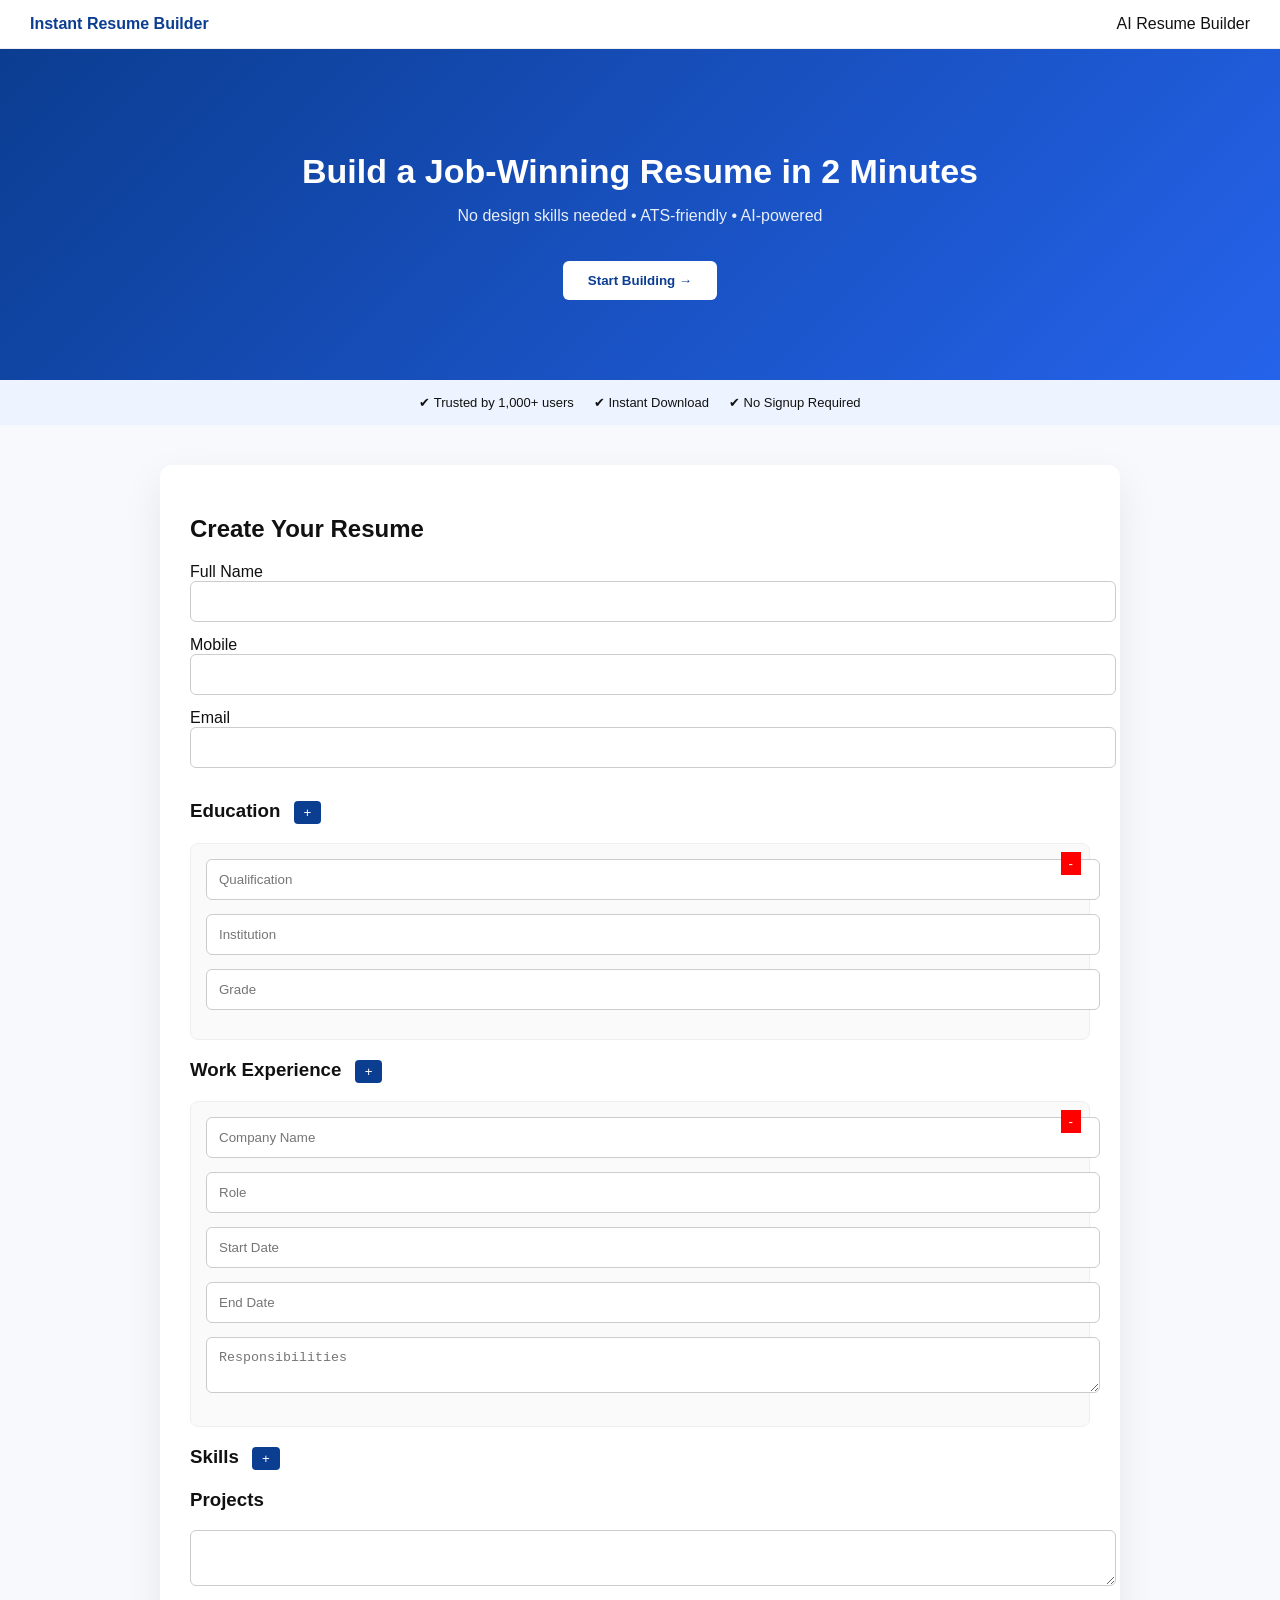
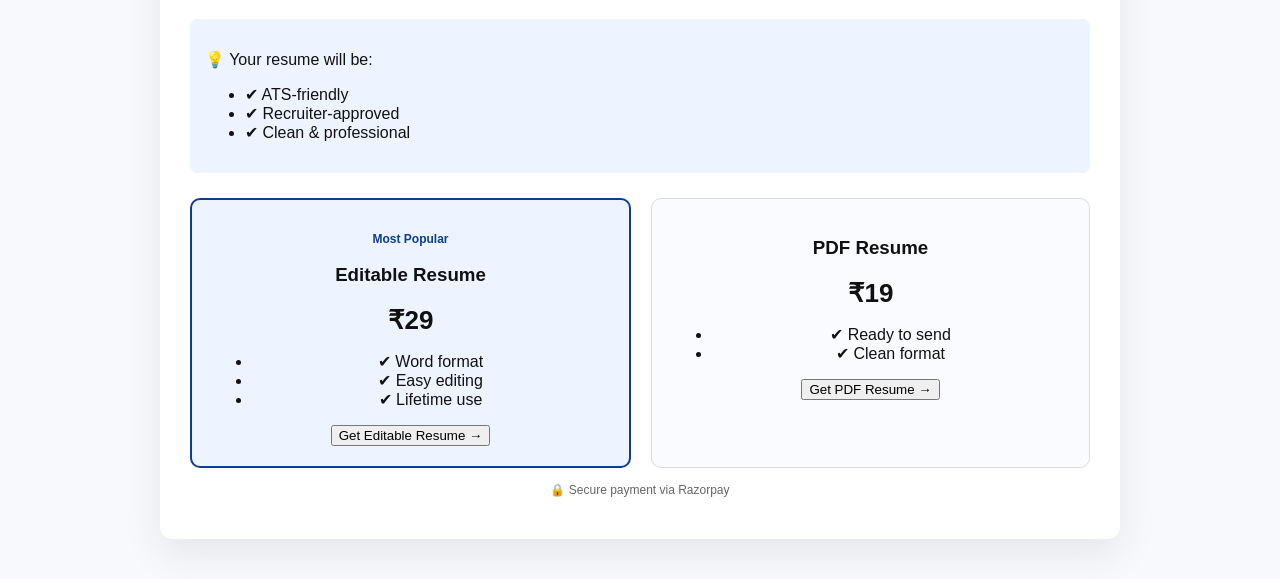
==== index.html @ 6f86e18d "Update index.html" ====
<!DOCTYPE html>
<html>
<head>
<meta charset="UTF-8">
<meta name="viewport" content="width=device-width, initial-scale=1.0">
<title>Instant Resume Builder</title>

<link rel="stylesheet" href="style.css">

</head>

<body>

<!-- NAVBAR -->
<div class="navbar">
<div class="logo">Instant Resume Builder</div>
<div>AI Resume Builder</div>
</div>


<!-- HERO -->
<div class="hero">
<h1>Build a Job-Winning Resume in 2 Minutes</h1>
<p>No design skills needed • ATS-friendly • AI-powered</p>
<button class="cta" onclick="scrollToForm()">Start Building →</button>
</div>


<!-- TRUST -->
<div class="trust-strip">
<span>✔ Trusted by 1,000+ users</span>
<span>✔ Instant Download</span>
<span>✔ No Signup Required</span>
</div>


<!-- FORM -->
<div class="container">
<div class="card" id="formSection">

<h2>Create Your Resume</h2>

<label>Full Name</label>
<input id="name">

<label>Mobile</label>
<input id="mobile">

<label>Email</label>
<input id="email">


<h3>Education <button onclick="addAcademic()" class="add-btn">+</button></h3>
<div id="academics"></div>


<h3>Work Experience <button onclick="addExperience()" class="add-btn">+</button></h3>
<div id="experience"></div>


<h3>Skills <button onclick="addSkill()" class="add-btn">+</button></h3>
<div id="skillsSection"></div>


<h3>Projects</h3>
<textarea id="projects"></textarea>


<!-- VALUE -->
<div class="value-box">
<p>💡 Your resume will be:</p>
<ul>
<li>✔ ATS-friendly</li>
<li>✔ Recruiter-approved</li>
<li>✔ Clean & professional</li>
</ul>
</div>


<!-- 🔥 PRICING BUTTONS (CUSTOM) -->
<div class="pricing">

<div class="price-card highlight">
<p class="tag">Most Popular</p>
<h3>Editable Resume</h3>
<p class="price">₹29</p>
<ul>
<li>✔ Word format</li>
<li>✔ Easy editing</li>
<li>✔ Lifetime use</li>
</ul>

<button class="pay-btn" onclick="startPayment(29)">
Get Editable Resume →
</button>
</div>


<div class="price-card">
<h3>PDF Resume</h3>
<p class="price">₹19</p>
<ul>
<li>✔ Ready to send</li>
<li>✔ Clean format</li>
</ul>

<button class="pay-btn" onclick="startPayment(19)">
Get PDF Resume →
</button>
</div>

</div>

<p class="trust">🔒 Secure payment via Razorpay</p>

</div>
</div>


<!-- 🔥 HIDDEN RAZORPAY BUTTONS -->
<div style="display:none">
<form id="pay19">
<script src="https://checkout.razorpay.com/v1/payment-button.js"
data-payment_button_id="pl_SZKlB7ME0Iami0"
async></script>
</form>

<form id="pay29">
<script src="https://checkout.razorpay.com/v1/payment-button.js"
data-payment_button_id="pl_SZS6gp4g5DdYuW"
async></script>
</form>
</div>


<script src="resume-generator.js"></script>

<script>

function scrollToForm(){
document.getElementById("formSection").scrollIntoView({behavior:"smooth"});
}

function startPayment(amount){

// 🔴 VALIDATION FIRST
if(!document.getElementById("name").value ||
   !document.getElementById("mobile").value ||
   !document.getElementById("email").value){

alert("Please fill basic details first");
return;
}

// ✅ SAVE DATA
preparePayment();

// ✅ TRIGGER CORRECT BUTTON
if(amount === 19){
document.querySelector("#pay19 form button")?.click();
} else {
document.querySelector("#pay29 form button")?.click();
}

}

</script>

</body>
</html>
---- style.css ----
body {
font-family: 'Segoe UI', Arial, sans-serif;
margin: 0;
background: #f7f9fc;
color: #111;
}

/* NAVBAR */
.navbar {
display: flex;
justify-content: space-between;
padding: 15px 30px;
background: white;
border-bottom: 1px solid #eee;
}

.logo {
font-weight: bold;
color: #0b3d91;
}

.nav-right {
color: #555;
}

/* HERO */
.hero {
text-align: center;
padding: 80px 20px;
background: linear-gradient(135deg,#0b3d91,#2563eb);
color: white;
}

.hero h1 {
font-size: 34px;
margin-bottom: 10px;
}

.hero p {
opacity: 0.9;
}

.cta {
margin-top: 20px;
padding: 12px 25px;
background: white;
color: #0b3d91;
border: none;
border-radius: 6px;
cursor: pointer;
font-weight: bold;
}

/* TRUST STRIP */
.trust-strip {
display: flex;
justify-content: center;
gap: 20px;
padding: 15px;
background: #eef4ff;
font-size: 13px;
}

/* MAIN */
.container {
display: flex;
justify-content: center;
padding: 40px 20px;
}

.card {
width: 100%;
max-width: 900px;
background: white;
padding: 30px;
border-radius: 12px;
box-shadow: 0 15px 40px rgba(0,0,0,0.08);
}

input, textarea {
width: 100%;
padding: 12px;
margin-bottom: 14px;
border-radius: 6px;
border: 1px solid #ccc;
}

/* BLOCK */
.block {
border: 1px solid #eee;
padding: 15px;
border-radius: 8px;
margin-bottom: 10px;
background: #fafafa;
position: relative;
}

/* BUTTONS */
.add-btn {
background: #0b3d91;
color: white;
border: none;
padding: 4px 10px;
margin-left: 8px;
cursor: pointer;
border-radius: 4px;
}

.remove-btn {
position: absolute;
right: 8px;
top: 8px;
background: red;
color: white;
border: none;
padding: 4px 8px;
cursor: pointer;
}

/* VALUE BOX */
.value-box {
background: #eef4ff;
padding: 15px;
border-radius: 8px;
margin-top: 15px;
}

/* PRICING */
.pricing {
display: flex;
gap: 20px;
margin-top: 25px;
flex-wrap: wrap;
}

.price-card {
flex: 1;
min-width: 260px;
padding: 20px;
border-radius: 10px;
border: 1px solid #ddd;
text-align: center;
background: #fafbff;
}

.highlight {
border: 2px solid #0b3d91;
background: #eef4ff;
}

.tag {
color: #0b3d91;
font-weight: bold;
font-size: 12px;
}

.price {
font-size: 26px;
font-weight: bold;
margin: 10px 0;
}

/* TRUST */
.trust {
text-align: center;
margin-top: 15px;
font-size: 12px;
color: #666;
}

/* FOOTER */
.footer {
text-align: center;
padding: 20px;
font-size: 12px;
color: #777;
}
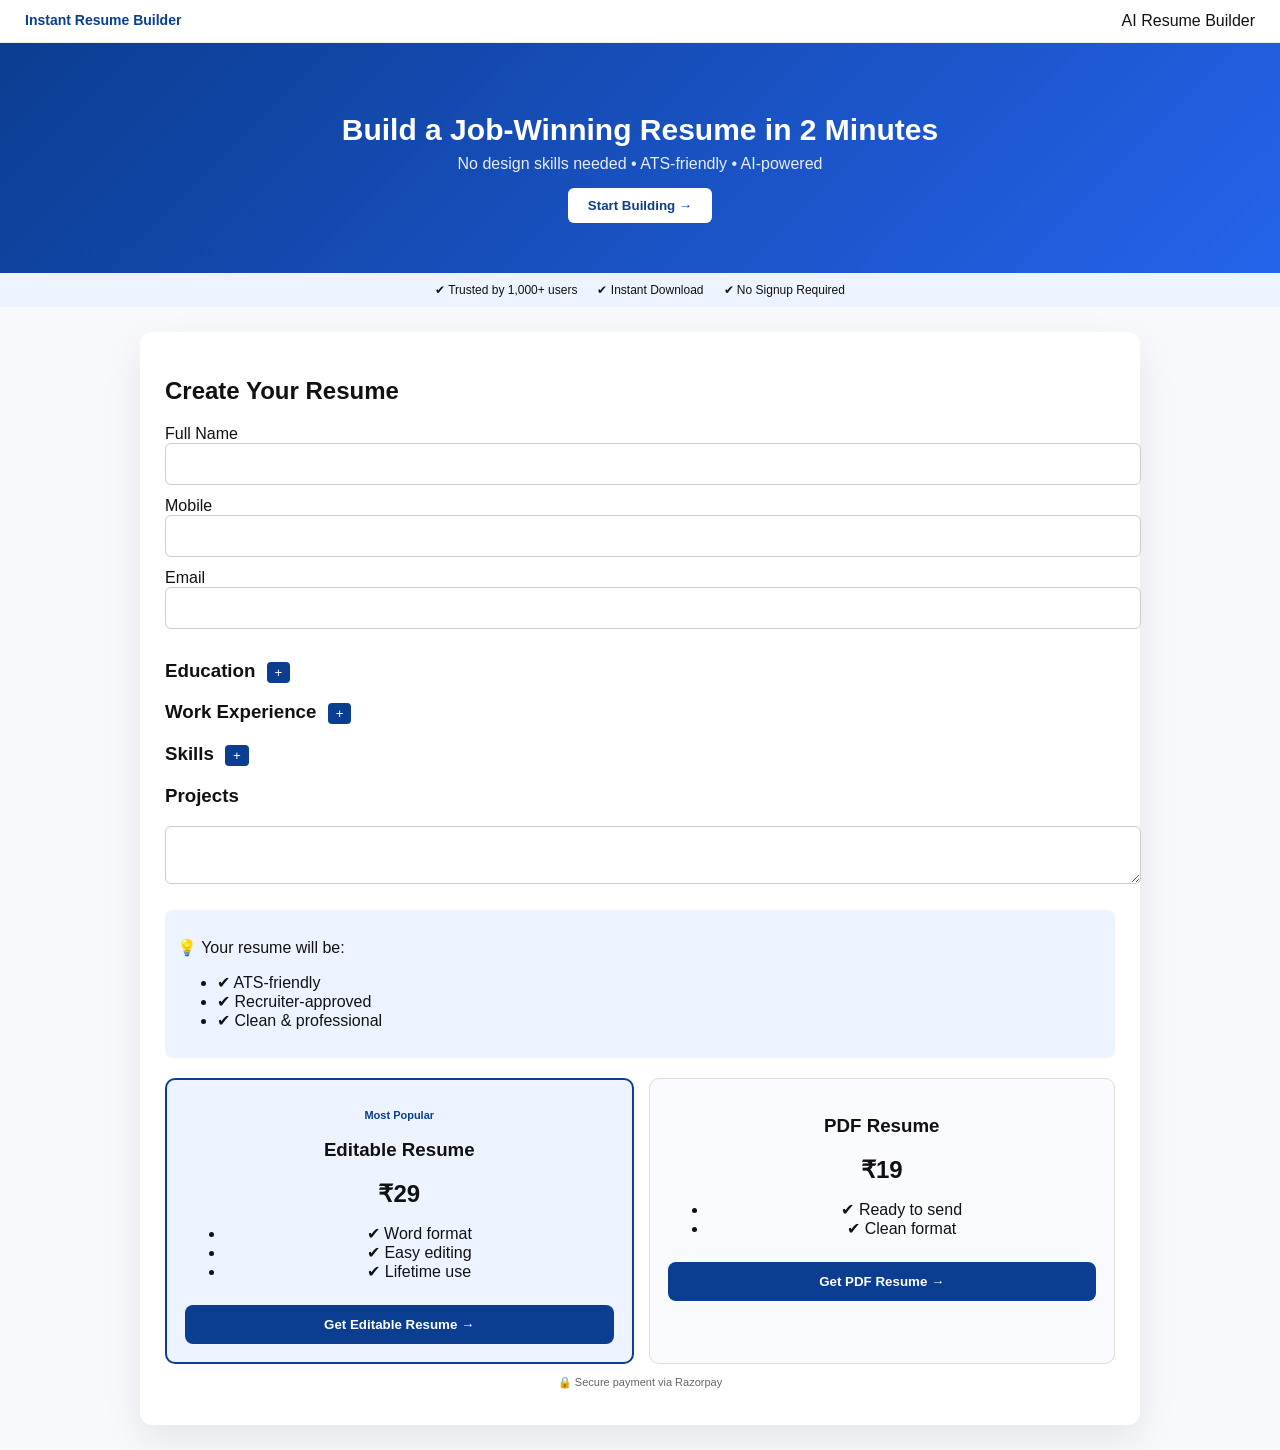
==== commit 2fee3fd0: "Add files via upload" ====
--- a/index.html
+++ b/index.html
@@ -1,170 +1,114 @@
-<!DOCTYPE html>
-<html>
-<head>
-<meta charset="UTF-8">
-<meta name="viewport" content="width=device-width, initial-scale=1.0">
-<title>Instant Resume Builder</title>
-
-<link rel="stylesheet" href="style.css">
-
-</head>
-
-<body>
-
-<!-- NAVBAR -->
-<div class="navbar">
-<div class="logo">Instant Resume Builder</div>
-<div>AI Resume Builder</div>
-</div>
-
-
-<!-- HERO -->
-<div class="hero">
-<h1>Build a Job-Winning Resume in 2 Minutes</h1>
-<p>No design skills needed • ATS-friendly • AI-powered</p>
-<button class="cta" onclick="scrollToForm()">Start Building →</button>
-</div>
-
-
-<!-- TRUST -->
-<div class="trust-strip">
-<span>✔ Trusted by 1,000+ users</span>
-<span>✔ Instant Download</span>
-<span>✔ No Signup Required</span>
-</div>
-
-
-<!-- FORM -->
-<div class="container">
-<div class="card" id="formSection">
-
-<h2>Create Your Resume</h2>
-
-<label>Full Name</label>
-<input id="name">
-
-<label>Mobile</label>
-<input id="mobile">
-
-<label>Email</label>
-<input id="email">
-
-
-<h3>Education <button onclick="addAcademic()" class="add-btn">+</button></h3>
-<div id="academics"></div>
-
-
-<h3>Work Experience <button onclick="addExperience()" class="add-btn">+</button></h3>
-<div id="experience"></div>
-
-
-<h3>Skills <button onclick="addSkill()" class="add-btn">+</button></h3>
-<div id="skillsSection"></div>
-
-
-<h3>Projects</h3>
-<textarea id="projects"></textarea>
-
-
-<!-- VALUE -->
-<div class="value-box">
-<p>💡 Your resume will be:</p>
-<ul>
-<li>✔ ATS-friendly</li>
-<li>✔ Recruiter-approved</li>
-<li>✔ Clean & professional</li>
-</ul>
-</div>
-
-
-<!-- 🔥 PRICING BUTTONS (CUSTOM) -->
-<div class="pricing">
-
-<div class="price-card highlight">
-<p class="tag">Most Popular</p>
-<h3>Editable Resume</h3>
-<p class="price">₹29</p>
-<ul>
-<li>✔ Word format</li>
-<li>✔ Easy editing</li>
-<li>✔ Lifetime use</li>
-</ul>
-
-<button class="pay-btn" onclick="startPayment(29)">
-Get Editable Resume →
-</button>
-</div>
-
-
-<div class="price-card">
-<h3>PDF Resume</h3>
-<p class="price">₹19</p>
-<ul>
-<li>✔ Ready to send</li>
-<li>✔ Clean format</li>
-</ul>
-
-<button class="pay-btn" onclick="startPayment(19)">
-Get PDF Resume →
-</button>
-</div>
-
-</div>
-
-<p class="trust">🔒 Secure payment via Razorpay</p>
-
-</div>
-</div>
-
-
-<!-- 🔥 HIDDEN RAZORPAY BUTTONS -->
-<div style="display:none">
-<form id="pay19">
-<script src="https://checkout.razorpay.com/v1/payment-button.js"
-data-payment_button_id="pl_SZKlB7ME0Iami0"
-async></script>
-</form>
-
-<form id="pay29">
-<script src="https://checkout.razorpay.com/v1/payment-button.js"
-data-payment_button_id="pl_SZS6gp4g5DdYuW"
-async></script>
-</form>
-</div>
-
-
-<script src="resume-generator.js"></script>
-
-<script>
-
-function scrollToForm(){
-document.getElementById("formSection").scrollIntoView({behavior:"smooth"});
-}
-
-function startPayment(amount){
-
-// 🔴 VALIDATION FIRST
-if(!document.getElementById("name").value ||
-   !document.getElementById("mobile").value ||
-   !document.getElementById("email").value){
-
-alert("Please fill basic details first");
-return;
-}
-
-// ✅ SAVE DATA
-preparePayment();
-
-// ✅ TRIGGER CORRECT BUTTON
-if(amount === 19){
-document.querySelector("#pay19 form button")?.click();
-} else {
-document.querySelector("#pay29 form button")?.click();
-}
-
-}
-
-</script>
-
-</body>
-</html>
+<!DOCTYPE html>
+<html>
+<head>
+<meta charset="UTF-8">
+<meta name="viewport" content="width=device-width, initial-scale=1.0">
+<title>Instant Resume Builder</title>
+<link rel="stylesheet" href="style.css">
+</head>
+
+<body>
+
+<!-- NAVBAR -->
+<div class="navbar">
+  <div class="logo">Instant Resume Builder</div>
+  <div>AI Resume Builder</div>
+</div>
+
+<!-- HERO -->
+<div class="hero">
+  <h1>Build a Job-Winning Resume in 2 Minutes</h1>
+  <p>No design skills needed • ATS-friendly • AI-powered</p>
+  <button class="cta" onclick="scrollToForm()">Start Building →</button>
+</div>
+
+<!-- TRUST -->
+<div class="trust-strip">
+  <span>✔ Trusted by 1,000+ users</span>
+  <span>✔ Instant Download</span>
+  <span>✔ No Signup Required</span>
+</div>
+
+<!-- FORM -->
+<div class="container">
+  <div class="card" id="formSection">
+
+    <h2>Create Your Resume</h2>
+
+    <label>Full Name</label>
+    <input id="name">
+
+    <label>Mobile</label>
+    <input id="mobile">
+
+    <label>Email</label>
+    <input id="email">
+
+    <h3>Education <button onclick="addAcademic()" class="add-btn">+</button></h3>
+    <div id="academics"></div>
+
+    <h3>Work Experience <button onclick="addExperience()" class="add-btn">+</button></h3>
+    <div id="experience"></div>
+
+    <h3>Skills <button onclick="addSkill()" class="add-btn">+</button></h3>
+    <div id="skillsSection"></div>
+
+    <h3>Projects</h3>
+    <textarea id="projects"></textarea>
+
+    <!-- VALUE -->
+    <div class="value-box">
+      <p>💡 Your resume will be:</p>
+      <ul>
+        <li>✔ ATS-friendly</li>
+        <li>✔ Recruiter-approved</li>
+        <li>✔ Clean & professional</li>
+      </ul>
+    </div>
+
+    <div id="formError"></div>
+
+    <!-- PRICING -->
+    <div class="pricing">
+
+      <div class="price-card highlight">
+        <p class="tag">Most Popular</p>
+        <h3>Editable Resume</h3>
+        <p class="price">₹29</p>
+        <ul>
+          <li>✔ Word format</li>
+          <li>✔ Easy editing</li>
+          <li>✔ Lifetime use</li>
+        </ul>
+        <button class="pay-btn" onclick="startPayment(29,'word',this)">Get Editable Resume →</button>
+      </div>
+
+      <div class="price-card">
+        <h3>PDF Resume</h3>
+        <p class="price">₹19</p>
+        <ul>
+          <li>✔ Ready to send</li>
+          <li>✔ Clean format</li>
+        </ul>
+        <button class="pay-btn" onclick="startPayment(19,'pdf',this)">Get PDF Resume →</button>
+      </div>
+
+    </div>
+
+    <p class="trust">🔒 Secure payment via Razorpay</p>
+
+  </div>
+</div>
+
+<!-- Razorpay Checkout (modal-based, no hidden widgets) -->
+<script src="https://checkout.razorpay.com/v1/checkout.js"></script>
+<script src="resume-generator.js"></script>
+
+<script>
+function scrollToForm(){
+  document.getElementById("formSection").scrollIntoView({behavior:"smooth"});
+}
+</script>
+
+</body>
+</html>
--- a/style.css
+++ b/style.css
@@ -1,177 +1,241 @@
-body {
-font-family: 'Segoe UI', Arial, sans-serif;
-margin: 0;
-background: #f7f9fc;
-color: #111;
-}
-
-/* NAVBAR */
-.navbar {
-display: flex;
-justify-content: space-between;
-padding: 15px 30px;
-background: white;
-border-bottom: 1px solid #eee;
-}
-
-.logo {
-font-weight: bold;
-color: #0b3d91;
-}
-
-.nav-right {
-color: #555;
-}
-
-/* HERO */
-.hero {
-text-align: center;
-padding: 80px 20px;
-background: linear-gradient(135deg,#0b3d91,#2563eb);
-color: white;
-}
-
-.hero h1 {
-font-size: 34px;
-margin-bottom: 10px;
-}
-
-.hero p {
-opacity: 0.9;
-}
-
-.cta {
-margin-top: 20px;
-padding: 12px 25px;
-background: white;
-color: #0b3d91;
-border: none;
-border-radius: 6px;
-cursor: pointer;
-font-weight: bold;
-}
-
-/* TRUST STRIP */
-.trust-strip {
-display: flex;
-justify-content: center;
-gap: 20px;
-padding: 15px;
-background: #eef4ff;
-font-size: 13px;
-}
-
-/* MAIN */
-.container {
-display: flex;
-justify-content: center;
-padding: 40px 20px;
-}
-
-.card {
-width: 100%;
-max-width: 900px;
-background: white;
-padding: 30px;
-border-radius: 12px;
-box-shadow: 0 15px 40px rgba(0,0,0,0.08);
-}
-
-input, textarea {
-width: 100%;
-padding: 12px;
-margin-bottom: 14px;
-border-radius: 6px;
-border: 1px solid #ccc;
-}
-
-/* BLOCK */
-.block {
-border: 1px solid #eee;
-padding: 15px;
-border-radius: 8px;
-margin-bottom: 10px;
-background: #fafafa;
-position: relative;
-}
-
-/* BUTTONS */
-.add-btn {
-background: #0b3d91;
-color: white;
-border: none;
-padding: 4px 10px;
-margin-left: 8px;
-cursor: pointer;
-border-radius: 4px;
-}
-
-.remove-btn {
-position: absolute;
-right: 8px;
-top: 8px;
-background: red;
-color: white;
-border: none;
-padding: 4px 8px;
-cursor: pointer;
-}
-
-/* VALUE BOX */
-.value-box {
-background: #eef4ff;
-padding: 15px;
-border-radius: 8px;
-margin-top: 15px;
-}
-
-/* PRICING */
-.pricing {
-display: flex;
-gap: 20px;
-margin-top: 25px;
-flex-wrap: wrap;
-}
-
-.price-card {
-flex: 1;
-min-width: 260px;
-padding: 20px;
-border-radius: 10px;
-border: 1px solid #ddd;
-text-align: center;
-background: #fafbff;
-}
-
-.highlight {
-border: 2px solid #0b3d91;
-background: #eef4ff;
-}
-
-.tag {
-color: #0b3d91;
-font-weight: bold;
-font-size: 12px;
-}
-
-.price {
-font-size: 26px;
-font-weight: bold;
-margin: 10px 0;
-}
-
-/* TRUST */
-.trust {
-text-align: center;
-margin-top: 15px;
-font-size: 12px;
-color: #666;
-}
-
-/* FOOTER */
-.footer {
-text-align: center;
-padding: 20px;
-font-size: 12px;
-color: #777;
-}
+body {
+  font-family: 'Segoe UI', Arial, sans-serif;
+  margin: 0;
+  background: #f7f9fc;
+  color: #111;
+}
+
+/* NAVBAR */
+.navbar {
+  display: flex;
+  justify-content: space-between;
+  padding: 12px 25px;
+  background: white;
+  border-bottom: 1px solid #eee;
+}
+
+.logo {
+  font-weight: bold;
+  color: #0b3d91;
+  font-size: 14px;
+}
+
+/* HERO */
+.hero {
+  text-align: center;
+  padding: 50px 20px;
+  background: linear-gradient(135deg,#0b3d91,#2563eb);
+  color: white;
+}
+.hero h1 {
+  font-size: 30px;
+  margin-bottom: 8px;
+}
+
+.hero p {
+  margin: 0;
+  opacity: 0.9;
+}
+
+.cta {
+  margin-top: 15px;
+  padding: 10px 20px;
+  background: white;
+  color: #0b3d91;
+  border: none;
+  border-radius: 6px;
+  cursor: pointer;
+  font-weight: bold;
+}
+
+/* TRUST STRIP */
+.trust-strip {
+  display: flex;
+  justify-content: center;
+  gap: 20px;
+  padding: 10px;
+  background: #eef4ff;
+  font-size: 12px;
+}
+
+/* MAIN */
+.container {
+  display: flex;
+  justify-content: center;
+  padding: 25px 15px;
+}
+
+/* CARD */
+.card {
+  width: 100%;
+  max-width: 950px;
+  background: white;
+  padding: 25px;
+  border-radius: 12px;
+  box-shadow: 0 15px 40px rgba(0,0,0,0.08);
+}
+
+/* INPUTS */
+input, textarea {
+  width: 100%;
+  padding: 12px;
+  margin-bottom: 12px;
+  border-radius: 6px;
+  border: 1px solid #ccc;
+  font-family: inherit;
+  font-size: 14px;
+}
+
+/* BLOCK */
+.block {
+  border: 1px solid #eee;
+  padding: 12px;
+  border-radius: 8px;
+  margin-bottom: 10px;
+  background: #fafafa;
+  position: relative;
+}
+
+/* BUTTONS */
+.add-btn {
+  background: #0b3d91;
+  color: white;
+  border: none;
+  padding: 3px 8px;
+  margin-left: 6px;
+  cursor: pointer;
+  border-radius: 4px;
+}
+
+.remove-btn {
+  position: absolute;
+  right: 8px;
+  top: 8px;
+  background: red;
+  color: white;
+  border: none;
+  padding: 3px 7px;
+  cursor: pointer;
+}
+
+/* VALUE BOX */
+.value-box {
+  background: #eef4ff;
+  padding: 12px;
+  border-radius: 8px;
+  margin-top: 10px;
+}
+
+/* PRICING */
+.pricing {
+  display: flex;
+  gap: 15px;
+  margin-top: 20px;
+  flex-wrap: wrap;
+}
+
+.price-card {
+  flex: 1;
+  min-width: 260px;
+  padding: 18px;
+  border-radius: 10px;
+  border: 1px solid #ddd;
+  text-align: center;
+  background: #fafbff;
+}
+
+.highlight {
+  border: 2px solid #0b3d91;
+  background: #eef4ff;
+}
+
+.tag {
+  color: #0b3d91;
+  font-weight: bold;
+  font-size: 11px;
+}
+
+.price {
+  font-size: 24px;
+  font-weight: bold;
+  margin: 8px 0;
+}
+
+.pay-btn {
+  width: 100%;
+  padding: 12px;
+  background: #0b3d91;
+  color: white;
+  border: none;
+  border-radius: 8px;
+  font-weight: bold;
+  cursor: pointer;
+  margin-top: 8px;
+}
+.pay-btn:disabled {
+  opacity: 0.6;
+  cursor: not-allowed;
+}
+
+/* TRUST */
+.trust {
+  text-align: center;
+  margin-top: 12px;
+  font-size: 11px;
+  color: #666;
+}
+
+/* ERROR */
+.error-msg {
+  background: #fde8e8;
+  color: #a11;
+  border: 1px solid #f3b8b8;
+  padding: 10px 12px;
+  border-radius: 6px;
+  font-size: 13px;
+  margin-top: 12px;
+}
+
+/* FOOTER */
+.footer {
+  text-align: center;
+  padding: 15px;
+  font-size: 11px;
+  color: #777;
+}
+
+/* ---- RESULT / DOWNLOAD PAGE ---- */
+.result-card {
+  width: 100%;
+  max-width: 800px;
+  background: white;
+  padding: 25px;
+  border-radius: 12px;
+  box-shadow: 0 15px 40px rgba(0,0,0,0.08);
+  margin: 0 auto;
+}
+
+#resumePreview {
+  border: 1px solid #eee;
+  border-radius: 8px;
+  padding: 10px;
+  margin-top: 16px;
+  max-height: 70vh;
+  overflow-y: auto;
+  background: #fff;
+}
+
+.download-actions {
+  text-align: center;
+  margin-top: 20px;
+}
+
+.download-actions .pay-btn {
+  max-width: 320px;
+  margin: 0 auto;
+}
+
+.loading-box {
+  text-align: center;
+  padding: 60px 20px;
+}
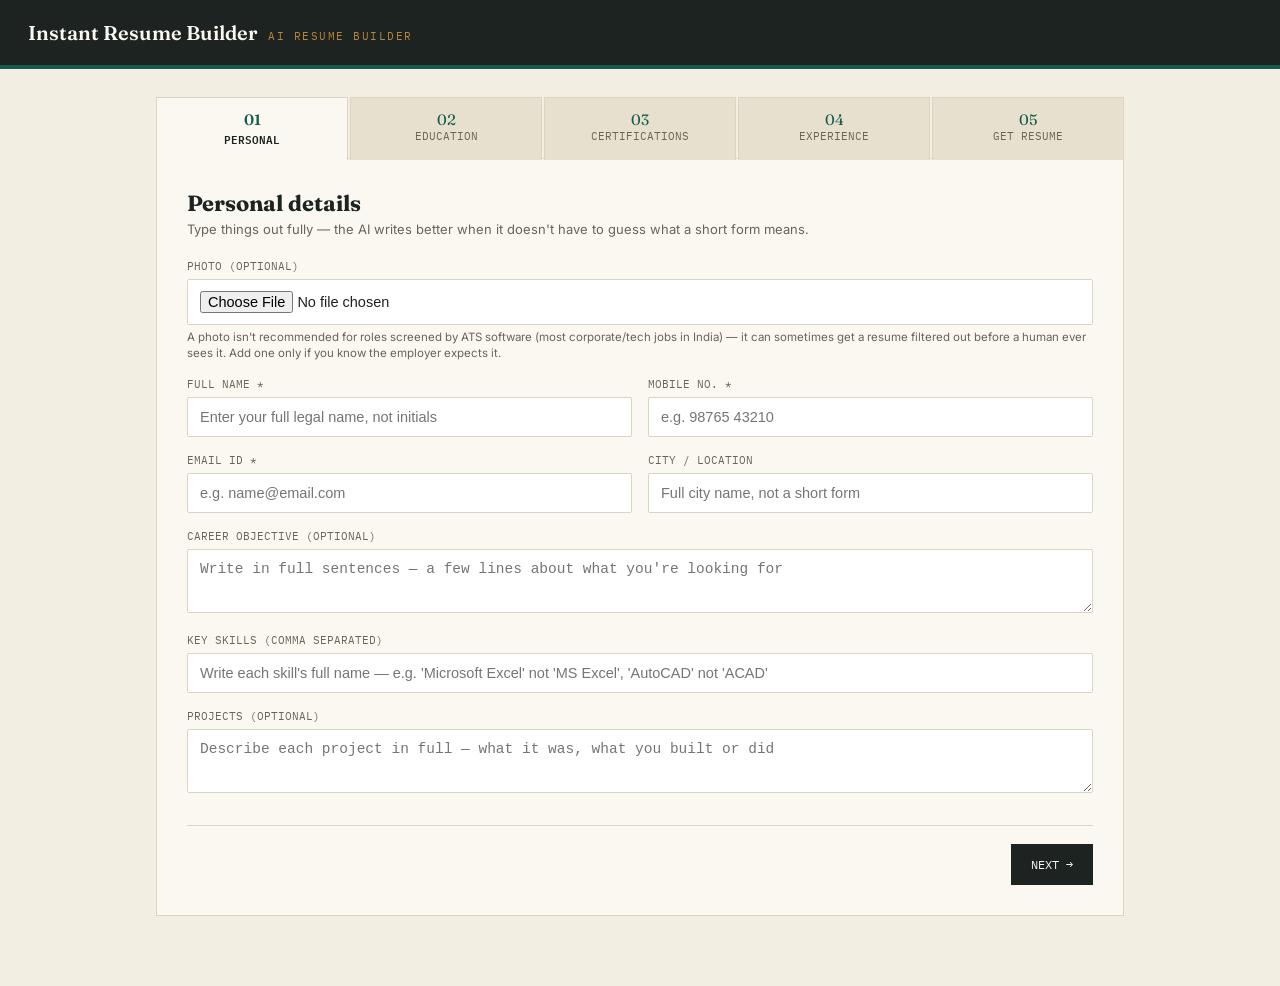
==== commit a4f95ad6: "Add files via upload" ====
--- a/index.html
+++ b/index.html
@@ -1,114 +1,157 @@
 <!DOCTYPE html>
-<html>
+<html lang="en">
 <head>
 <meta charset="UTF-8">
 <meta name="viewport" content="width=device-width, initial-scale=1.0">
-<title>Instant Resume Builder</title>
+<title>Instant Resume Builder — AI Resume Builder</title>
+<link rel="preconnect" href="https://fonts.googleapis.com">
+<link href="https://fonts.googleapis.com/css2?family=Fraunces:opsz,wght@9..144,500;9..144,600;9..144,700&family=Inter:wght@400;500;600;700&family=IBM+Plex+Mono:wght@400;500;600&display=swap" rel="stylesheet">
 <link rel="stylesheet" href="style.css">
 </head>
-
 <body>
 
-<!-- NAVBAR -->
-<div class="navbar">
-  <div class="logo">Instant Resume Builder</div>
-  <div>AI Resume Builder</div>
-</div>
+<header class="top">
+  <div class="brand">
+    <h1>Instant Resume Builder</h1>
+    <span>AI Resume Builder</span>
+  </div>
+</header>
 
-<!-- HERO -->
-<div class="hero">
-  <h1>Build a Job-Winning Resume in 2 Minutes</h1>
-  <p>No design skills needed • ATS-friendly • AI-powered</p>
-  <button class="cta" onclick="scrollToForm()">Start Building →</button>
-</div>
+<div class="shell">
 
-<!-- TRUST -->
-<div class="trust-strip">
-  <span>✔ Trusted by 1,000+ users</span>
-  <span>✔ Instant Download</span>
-  <span>✔ No Signup Required</span>
-</div>
+  <div class="tabs" id="tabs">
+    <div class="tab active" data-step="0"><span class="num">01</span>Personal</div>
+    <div class="tab" data-step="1"><span class="num">02</span>Education</div>
+    <div class="tab" data-step="2"><span class="num">03</span>Certifications</div>
+    <div class="tab" data-step="3"><span class="num">04</span>Experience</div>
+    <div class="tab" data-step="4"><span class="num">05</span>Get Resume</div>
+  </div>
 
-<!-- FORM -->
-<div class="container">
-  <div class="card" id="formSection">
+  <div class="sheet">
 
-    <h2>Create Your Resume</h2>
+    <!-- STEP 0: PERSONAL -->
+    <div class="step active" data-step="0">
+      <h2>Personal details</h2>
+      <div class="sub">Type things out fully — the AI writes better when it doesn't have to guess what a short form means.</div>
 
-    <label>Full Name</label>
-    <input id="name">
+      <div class="field">
+        <label>Photo (optional)</label>
+        <input type="file" id="photoInput" accept="image/*" onchange="handlePhoto(event)">
+        <div class="hint">A photo isn't recommended for roles screened by ATS software (most corporate/tech jobs in India) — it can sometimes get a resume filtered out before a human ever sees it. Add one only if you know the employer expects it.</div>
+        <img id="photoPreview" style="display:none;max-width:100px;margin-top:8px;border-radius:4px;">
+      </div>
 
-    <label>Mobile</label>
-    <input id="mobile">
-
-    <label>Email</label>
-    <input id="email">
-
-    <h3>Education <button onclick="addAcademic()" class="add-btn">+</button></h3>
-    <div id="academics"></div>
-
-    <h3>Work Experience <button onclick="addExperience()" class="add-btn">+</button></h3>
-    <div id="experience"></div>
-
-    <h3>Skills <button onclick="addSkill()" class="add-btn">+</button></h3>
-    <div id="skillsSection"></div>
-
-    <h3>Projects</h3>
-    <textarea id="projects"></textarea>
-
-    <!-- VALUE -->
-    <div class="value-box">
-      <p>💡 Your resume will be:</p>
-      <ul>
-        <li>✔ ATS-friendly</li>
-        <li>✔ Recruiter-approved</li>
-        <li>✔ Clean & professional</li>
-      </ul>
+      <div class="row2">
+        <div class="field">
+          <label>Full Name *</label>
+          <input type="text" id="fullName" placeholder="Enter your full legal name, not initials">
+        </div>
+        <div class="field">
+          <label>Mobile No. *</label>
+          <input type="tel" id="mobile" placeholder="e.g. 98765 43210">
+        </div>
+      </div>
+      <div class="row2">
+        <div class="field">
+          <label>Email ID *</label>
+          <input type="email" id="email" placeholder="e.g. name@email.com">
+        </div>
+        <div class="field">
+          <label>City / Location</label>
+          <input type="text" id="location" placeholder="Full city name, not a short form">
+        </div>
+      </div>
+      <div class="field">
+        <label>Career objective (optional)</label>
+        <textarea id="objective" placeholder="Write in full sentences — a few lines about what you're looking for"></textarea>
+      </div>
+      <div class="field">
+        <label>Key skills (comma separated)</label>
+        <input type="text" id="skills" placeholder="Write each skill's full name — e.g. 'Microsoft Excel' not 'MS Excel', 'AutoCAD' not 'ACAD'">
+      </div>
+      <div class="field">
+        <label>Projects (optional)</label>
+        <textarea id="projects" placeholder="Describe each project in full — what it was, what you built or did"></textarea>
+      </div>
     </div>
 
-    <div id="formError"></div>
+    <!-- STEP 1: EDUCATION -->
+    <div class="step" data-step="1">
+      <h2>Academic qualifications</h2>
+      <div class="sub">Add each qualification — SSLC, HSC, Diploma, College, and so on.</div>
+      <div id="academicsList"></div>
+      <button class="add-btn" onclick="addAcademic()">+ Add qualification</button>
+    </div>
 
-    <!-- PRICING -->
-    <div class="pricing">
+    <!-- STEP 2: CERTIFICATIONS -->
+    <div class="step" data-step="2">
+      <h2>Certifications</h2>
+      <div class="sub">Optional — skip if none.</div>
+      <div id="certList"></div>
+      <button class="add-btn" onclick="addCertification()">+ Add certification</button>
+    </div>
 
-      <div class="price-card highlight">
-        <p class="tag">Most Popular</p>
-        <h3>Editable Resume</h3>
-        <p class="price">₹29</p>
-        <ul>
-          <li>✔ Word format</li>
-          <li>✔ Easy editing</li>
-          <li>✔ Lifetime use</li>
-        </ul>
-        <button class="pay-btn" onclick="startPayment(29,'word',this)">Get Editable Resume →</button>
+    <!-- STEP 3: EXPERIENCE -->
+    <div class="step" data-step="3">
+      <h2>Work experience</h2>
+      <div class="sub">Freshers can skip this. Internships and part-time work count.</div>
+      <div id="expList"></div>
+      <button class="add-btn" onclick="addExperience()">+ Add work experience</button>
+    </div>
+
+    <!-- STEP 4: PACKAGE + PAYMENT -->
+    <div class="step" data-step="4">
+      <h2>Choose your resume package</h2>
+      <div class="sub">Each package writes your resume fresh — no two generations are the same.</div>
+
+      <div id="genError"></div>
+
+      <div class="pricing3">
+        <div class="price-card">
+          <h3>Basic</h3>
+          <p class="price">₹19</p>
+          <ul>
+            <li>✔ PDF download</li>
+            <li>✔ Clean, concise resume</li>
+            <li>✔ Good for freshers</li>
+          </ul>
+          <button class="pay-btn" onclick="startPayment(19,'basic',this)">Get Basic →</button>
+        </div>
+        <div class="price-card highlight">
+          <p class="tag">Most Popular</p>
+          <h3>Moderate</h3>
+          <p class="price">₹34</p>
+          <ul>
+            <li>✔ PDF + Word (editable)</li>
+            <li>✔ Standard professional depth</li>
+            <li>✔ Ideal for most job seekers</li>
+          </ul>
+          <button class="pay-btn" onclick="startPayment(34,'moderate',this)">Get Moderate →</button>
+        </div>
+        <div class="price-card">
+          <h3>Experienced</h3>
+          <p class="price">₹49</p>
+          <ul>
+            <li>✔ PDF + Word (editable)</li>
+            <li>✔ Comprehensive, achievement-led</li>
+            <li>✔ Best for 3+ years experience</li>
+          </ul>
+          <button class="pay-btn" onclick="startPayment(49,'experienced',this)">Get Experienced →</button>
+        </div>
       </div>
 
-      <div class="price-card">
-        <h3>PDF Resume</h3>
-        <p class="price">₹19</p>
-        <ul>
-          <li>✔ Ready to send</li>
-          <li>✔ Clean format</li>
-        </ul>
-        <button class="pay-btn" onclick="startPayment(19,'pdf',this)">Get PDF Resume →</button>
-      </div>
-
+      <p class="trust">🔒 Secure payment via Razorpay</p>
     </div>
 
-    <p class="trust">🔒 Secure payment via Razorpay</p>
+    <div class="nav-buttons">
+      <button class="btn btn-ghost" id="backBtn" onclick="changeStep(-1)">← Back</button>
+      <button class="btn btn-primary" id="nextBtn" onclick="changeStep(1)">Next →</button>
+    </div>
 
   </div>
 </div>
 
-<!-- Razorpay Checkout (modal-based, no hidden widgets) -->
 <script src="https://checkout.razorpay.com/v1/checkout.js"></script>
 <script src="resume-generator.js"></script>
-
-<script>
-function scrollToForm(){
-  document.getElementById("formSection").scrollIntoView({behavior:"smooth"});
-}
-</script>
-
 </body>
 </html>
--- a/style.css
+++ b/style.css
@@ -1,241 +1,81 @@
-body {
-  font-family: 'Segoe UI', Arial, sans-serif;
-  margin: 0;
-  background: #f7f9fc;
-  color: #111;
+:root{
+  --ink:#1C2321;
+  --paper:#FBF8F2;
+  --paper-2:#F3EEE2;
+  --line:#DCD4C2;
+  --accent:#145C4B;
+  --accent-2:#1D7A64;
+  --gold:#B8863B;
+  --muted:#6B6357;
+  --danger:#A23B2E;
 }
+*{box-sizing:border-box;}
+body{margin:0;background:var(--paper-2);color:var(--ink);font-family:'Inter',sans-serif;}
+h1,h2,h3{font-family:'Fraunces',serif;margin:0;}
 
-/* NAVBAR */
-.navbar {
-  display: flex;
-  justify-content: space-between;
-  padding: 12px 25px;
-  background: white;
-  border-bottom: 1px solid #eee;
-}
+header.top{background:var(--ink);color:var(--paper);padding:20px 28px;border-bottom:4px solid var(--accent);}
+header.top .brand{display:flex;align-items:baseline;gap:10px;}
+header.top h1{font-size:20px;font-weight:600;}
+header.top span{font-family:'IBM Plex Mono',monospace;font-size:11px;color:var(--gold);text-transform:uppercase;letter-spacing:1.5px;}
 
-.logo {
-  font-weight: bold;
-  color: #0b3d91;
-  font-size: 14px;
-}
+.shell{max-width:1000px;margin:0 auto;padding:26px 16px 70px;}
+.tabs{display:flex;gap:2px;}
+.tab{flex:1;text-align:center;padding:12px 4px;background:#E7E0CE;color:var(--muted);font-family:'IBM Plex Mono',monospace;font-size:11px;text-transform:uppercase;cursor:pointer;border:1px solid var(--line);border-bottom:none;position:relative;top:2px;}
+.tab.active{background:var(--paper);color:var(--ink);font-weight:600;}
+.tab .num{display:block;font-size:15px;font-family:'Fraunces',serif;color:var(--accent);}
 
-/* HERO */
-.hero {
-  text-align: center;
-  padding: 50px 20px;
-  background: linear-gradient(135deg,#0b3d91,#2563eb);
-  color: white;
-}
-.hero h1 {
-  font-size: 30px;
-  margin-bottom: 8px;
-}
+.sheet{background:var(--paper);border:1px solid var(--line);padding:30px;}
+.step{display:none;}
+.step.active{display:block;}
+.step h2{font-size:22px;margin-bottom:4px;}
+.step .sub{color:var(--muted);font-size:13px;margin-bottom:22px;}
 
-.hero p {
-  margin: 0;
-  opacity: 0.9;
-}
+.field{margin-bottom:16px;}
+.field label{display:block;font-family:'IBM Plex Mono',monospace;font-size:11px;text-transform:uppercase;color:var(--muted);margin-bottom:6px;}
+.field input, .field select, .field textarea{width:100%;padding:11px 12px;border:1px solid var(--line);background:#fff;font-size:14.5px;border-radius:2px;}
+.field textarea{min-height:64px;resize:vertical;}
+.hint{font-size:11.5px;color:var(--muted);margin-top:4px;line-height:1.4;}
+.row2{display:grid;grid-template-columns:1fr 1fr;gap:16px;}
+@media(max-width:640px){.row2{grid-template-columns:1fr;}}
 
-.cta {
-  margin-top: 15px;
-  padding: 10px 20px;
-  background: white;
-  color: #0b3d91;
-  border: none;
-  border-radius: 6px;
-  cursor: pointer;
-  font-weight: bold;
-}
+.entry-card{border:1px solid var(--line);padding:16px;margin-bottom:12px;background:var(--paper-2);border-left:3px solid var(--accent);position:relative;}
+.entry-card .entry-head{display:flex;justify-content:space-between;margin-bottom:10px;}
+.entry-card .label{font-family:'IBM Plex Mono',monospace;font-size:11px;text-transform:uppercase;color:var(--accent);}
+.remove-btn{background:none;border:none;color:var(--danger);font-family:'IBM Plex Mono',monospace;font-size:11px;cursor:pointer;text-decoration:underline;}
 
-/* TRUST STRIP */
-.trust-strip {
-  display: flex;
-  justify-content: center;
-  gap: 20px;
-  padding: 10px;
-  background: #eef4ff;
-  font-size: 12px;
-}
+.add-btn{background:none;border:1px dashed var(--accent);color:var(--accent);padding:10px 16px;font-family:'IBM Plex Mono',monospace;font-size:12px;cursor:pointer;}
+.add-btn:hover{background:rgba(20,92,75,.06);}
 
-/* MAIN */
-.container {
-  display: flex;
-  justify-content: center;
-  padding: 25px 15px;
-}
+.nav-buttons{display:flex;justify-content:space-between;margin-top:28px;padding-top:18px;border-top:1px solid var(--line);}
+.btn{padding:12px 20px;border:none;font-family:'IBM Plex Mono',monospace;font-size:12px;text-transform:uppercase;cursor:pointer;}
+.btn-primary{background:var(--ink);color:var(--paper);}
+.btn-primary:hover{background:var(--accent);}
+.btn-ghost{background:none;border:1px solid var(--line);color:var(--muted);}
 
-/* CARD */
-.card {
-  width: 100%;
-  max-width: 950px;
-  background: white;
-  padding: 25px;
-  border-radius: 12px;
-  box-shadow: 0 15px 40px rgba(0,0,0,0.08);
-}
+.pricing3{display:grid;grid-template-columns:repeat(3,1fr);gap:14px;margin-top:10px;}
+@media(max-width:760px){.pricing3{grid-template-columns:1fr;}}
+.price-card{border:1px solid var(--line);background:var(--paper-2);padding:18px;text-align:center;}
+.price-card.highlight{border:2px solid var(--accent);background:#eef4ef;}
+.price-card .tag{font-size:10px;color:var(--accent);font-weight:700;text-transform:uppercase;margin-bottom:4px;}
+.price-card h3{font-size:17px;margin-bottom:4px;}
+.price-card .price{font-size:24px;font-weight:700;font-family:'Fraunces',serif;margin:6px 0;}
+.price-card ul{list-style:none;padding:0;margin:10px 0;font-size:12.5px;color:var(--muted);text-align:left;}
+.price-card ul li{margin-bottom:5px;}
+.pay-btn{width:100%;padding:11px;background:var(--ink);color:var(--paper);border:none;font-family:'IBM Plex Mono',monospace;font-size:12px;cursor:pointer;margin-top:6px;}
+.pay-btn:hover{background:var(--accent);}
+.pay-btn:disabled{opacity:.5;}
 
-/* INPUTS */
-input, textarea {
-  width: 100%;
-  padding: 12px;
-  margin-bottom: 12px;
-  border-radius: 6px;
-  border: 1px solid #ccc;
-  font-family: inherit;
-  font-size: 14px;
-}
+.trust{text-align:center;font-size:11px;color:var(--muted);margin-top:16px;}
+.error-msg{background:#FBEAE6;border:1px solid var(--danger);color:var(--danger);padding:10px 12px;font-size:13px;margin-bottom:16px;}
 
-/* BLOCK */
-.block {
-  border: 1px solid #eee;
-  padding: 12px;
-  border-radius: 8px;
-  margin-bottom: 10px;
-  background: #fafafa;
-  position: relative;
-}
+/* ---- LOADING / TIPS ---- */
+.loading-box{text-align:center;padding:50px 20px;}
+.spinner{width:32px;height:32px;border:3px solid var(--line);border-top-color:var(--accent);border-radius:50%;animation:spin .9s linear infinite;margin:0 auto 16px;}
+@keyframes spin{to{transform:rotate(360deg);}}
+.tip-box{max-width:480px;margin:20px auto 0;padding:14px 18px;background:var(--paper-2);border:1px solid var(--line);border-left:3px solid var(--gold);font-size:13px;color:var(--muted);text-align:left;min-height:60px;}
 
-/* BUTTONS */
-.add-btn {
-  background: #0b3d91;
-  color: white;
-  border: none;
-  padding: 3px 8px;
-  margin-left: 6px;
-  cursor: pointer;
-  border-radius: 4px;
-}
-
-.remove-btn {
-  position: absolute;
-  right: 8px;
-  top: 8px;
-  background: red;
-  color: white;
-  border: none;
-  padding: 3px 7px;
-  cursor: pointer;
-}
-
-/* VALUE BOX */
-.value-box {
-  background: #eef4ff;
-  padding: 12px;
-  border-radius: 8px;
-  margin-top: 10px;
-}
-
-/* PRICING */
-.pricing {
-  display: flex;
-  gap: 15px;
-  margin-top: 20px;
-  flex-wrap: wrap;
-}
-
-.price-card {
-  flex: 1;
-  min-width: 260px;
-  padding: 18px;
-  border-radius: 10px;
-  border: 1px solid #ddd;
-  text-align: center;
-  background: #fafbff;
-}
-
-.highlight {
-  border: 2px solid #0b3d91;
-  background: #eef4ff;
-}
-
-.tag {
-  color: #0b3d91;
-  font-weight: bold;
-  font-size: 11px;
-}
-
-.price {
-  font-size: 24px;
-  font-weight: bold;
-  margin: 8px 0;
-}
-
-.pay-btn {
-  width: 100%;
-  padding: 12px;
-  background: #0b3d91;
-  color: white;
-  border: none;
-  border-radius: 8px;
-  font-weight: bold;
-  cursor: pointer;
-  margin-top: 8px;
-}
-.pay-btn:disabled {
-  opacity: 0.6;
-  cursor: not-allowed;
-}
-
-/* TRUST */
-.trust {
-  text-align: center;
-  margin-top: 12px;
-  font-size: 11px;
-  color: #666;
-}
-
-/* ERROR */
-.error-msg {
-  background: #fde8e8;
-  color: #a11;
-  border: 1px solid #f3b8b8;
-  padding: 10px 12px;
-  border-radius: 6px;
-  font-size: 13px;
-  margin-top: 12px;
-}
-
-/* FOOTER */
-.footer {
-  text-align: center;
-  padding: 15px;
-  font-size: 11px;
-  color: #777;
-}
-
-/* ---- RESULT / DOWNLOAD PAGE ---- */
-.result-card {
-  width: 100%;
-  max-width: 800px;
-  background: white;
-  padding: 25px;
-  border-radius: 12px;
-  box-shadow: 0 15px 40px rgba(0,0,0,0.08);
-  margin: 0 auto;
-}
-
-#resumePreview {
-  border: 1px solid #eee;
-  border-radius: 8px;
-  padding: 10px;
-  margin-top: 16px;
-  max-height: 70vh;
-  overflow-y: auto;
-  background: #fff;
-}
-
-.download-actions {
-  text-align: center;
-  margin-top: 20px;
-}
-
-.download-actions .pay-btn {
-  max-width: 320px;
-  margin: 0 auto;
-}
-
-.loading-box {
-  text-align: center;
-  padding: 60px 20px;
-}
+/* ---- RESULT PAGE ---- */
+.result-card{max-width:820px;margin:0 auto;background:var(--paper);border:1px solid var(--line);padding:24px;}
+#resumePreview{border:1px solid var(--line);padding:10px;margin-top:14px;max-height:75vh;overflow-y:auto;background:#fff;}
+.download-actions{text-align:center;margin-top:18px;display:flex;gap:12px;justify-content:center;flex-wrap:wrap;}
+.download-actions .pay-btn{max-width:260px;}
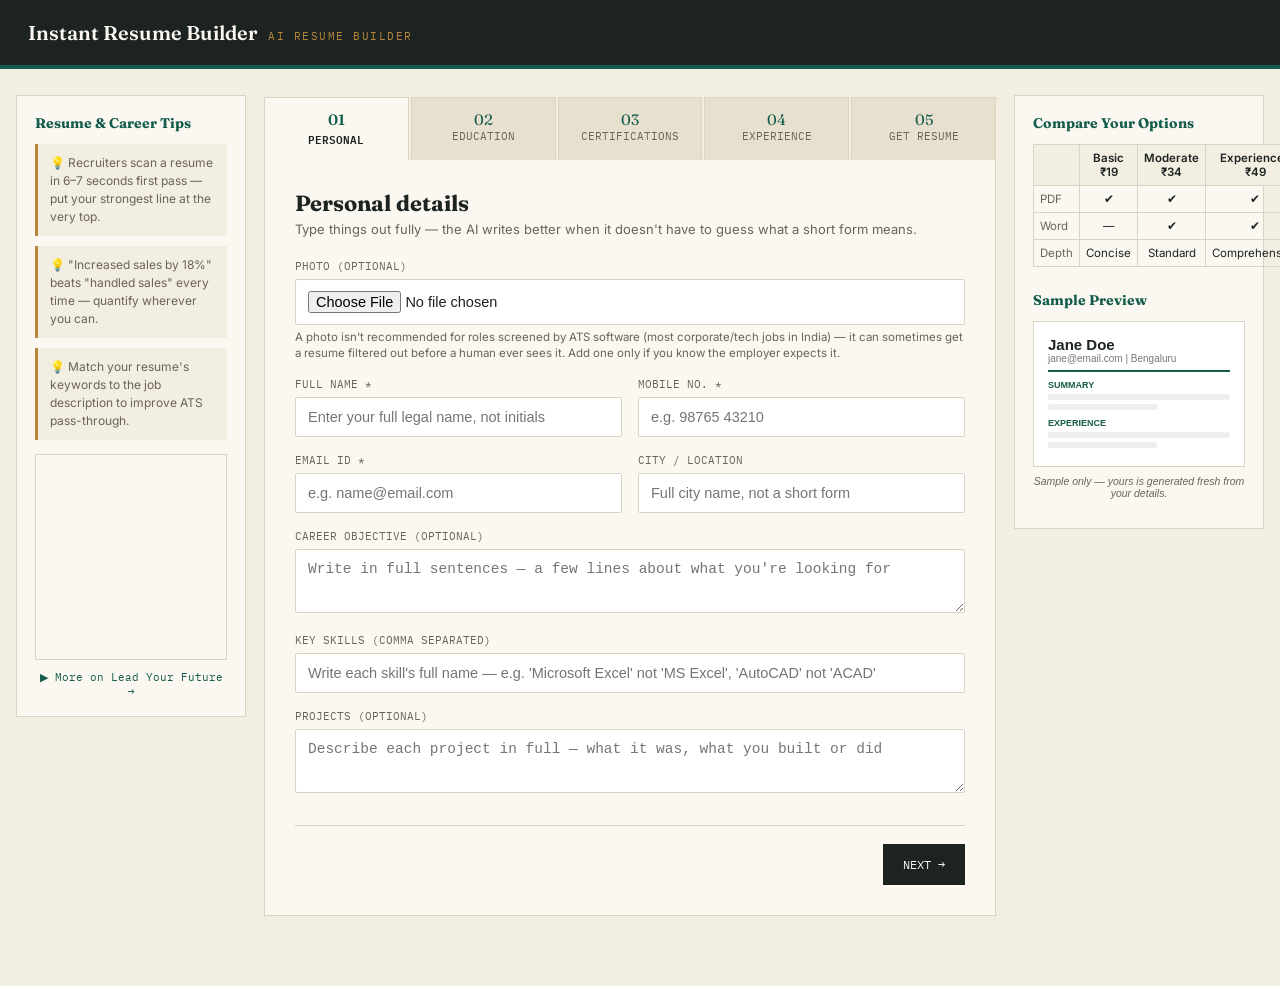
==== commit e9a989e4: "Add files via upload" ====
--- a/index.html
+++ b/index.html
@@ -17,7 +17,21 @@
   </div>
 </header>
 
+<div class="page-layout">
+
+<aside class="side-panel left-panel">
+  <h3>Resume &amp; Career Tips</h3>
+  <div class="tip-card">💡 Recruiters scan a resume in 6–7 seconds first pass — put your strongest line at the very top.</div>
+  <div class="tip-card">💡 "Increased sales by 18%" beats "handled sales" every time — quantify wherever you can.</div>
+  <div class="tip-card">💡 Match your resume's keywords to the job description to improve ATS pass-through.</div>
+  <div class="video-embed">
+    <iframe width="100%" height="200" src="https://www.youtube.com/embed/videoseries?list=UUtfdMvY4JxbFkTZSJhwLb9A" title="Lead Your Future — Career Tips" frameborder="0" allowfullscreen loading="lazy"></iframe>
+  </div>
+  <a class="channel-link" href="https://www.youtube.com/@LeadYourFuture" target="_blank" rel="noopener">▶ More on Lead Your Future →</a>
+</aside>
+
 <div class="shell">
+
 
   <div class="tabs" id="tabs">
     <div class="tab active" data-step="0"><span class="num">01</span>Personal</div>
@@ -151,6 +165,32 @@
   </div>
 </div>
 
+<aside class="side-panel right-panel">
+  <h3>Compare Your Options</h3>
+  <table class="mini-compare">
+    <tr><th></th><th>Basic<br>₹19</th><th>Moderate<br>₹34</th><th>Experienced<br>₹49</th></tr>
+    <tr><td>PDF</td><td>✔</td><td>✔</td><td>✔</td></tr>
+    <tr><td>Word</td><td>—</td><td>✔</td><td>✔</td></tr>
+    <tr><td>Depth</td><td>Concise</td><td>Standard</td><td>Comprehensive</td></tr>
+  </table>
+
+  <h3 style="margin-top:24px;">Sample Preview</h3>
+  <div class="sample-mock">
+    <div class="sample-name">Jane Doe</div>
+    <div class="sample-line">jane@email.com | Bengaluru</div>
+    <div class="sample-bar"></div>
+    <div class="sample-heading">SUMMARY</div>
+    <div class="sample-block"></div>
+    <div class="sample-block short"></div>
+    <div class="sample-heading">EXPERIENCE</div>
+    <div class="sample-block"></div>
+    <div class="sample-block short"></div>
+  </div>
+  <p class="sample-note">Sample only — yours is generated fresh from your details.</p>
+</aside>
+
+</div>
+
 <script src="https://checkout.razorpay.com/v1/checkout.js"></script>
 <script src="resume-generator.js"></script>
 </body>
--- a/style.css
+++ b/style.css
@@ -19,6 +19,38 @@
 header.top span{font-family:'IBM Plex Mono',monospace;font-size:11px;color:var(--gold);text-transform:uppercase;letter-spacing:1.5px;}
 
 .shell{max-width:1000px;margin:0 auto;padding:26px 16px 70px;}
+
+/* ---- 3-COLUMN LAYOUT (desktop) ---- */
+.page-layout{display:grid;grid-template-columns:230px minmax(0,1000px) 250px;gap:18px;max-width:1500px;margin:0 auto;padding:26px 16px 70px;align-items:start;}
+.page-layout .shell{padding:0;max-width:none;}
+.side-panel{background:var(--paper);border:1px solid var(--line);padding:18px;position:sticky;top:20px;}
+.side-panel h3{font-size:14px;margin-bottom:12px;color:var(--accent);}
+.tip-card{background:var(--paper-2);border-left:3px solid var(--gold);padding:10px 12px;font-size:12px;color:var(--muted);margin-bottom:10px;line-height:1.5;}
+.video-embed{margin-top:14px;border:1px solid var(--line);overflow:hidden;}
+.channel-link{display:block;text-align:center;margin-top:10px;font-family:'IBM Plex Mono',monospace;font-size:11px;color:var(--accent);text-decoration:none;}
+.channel-link:hover{text-decoration:underline;}
+
+.mini-compare{width:100%;border-collapse:collapse;font-size:11.5px;}
+.mini-compare th,.mini-compare td{border:1px solid var(--line);padding:6px;text-align:center;}
+.mini-compare th{background:var(--paper-2);font-weight:600;}
+.mini-compare td:first-child{text-align:left;color:var(--muted);}
+
+.sample-mock{border:1px solid var(--line);background:#fff;padding:14px;font-family:Arial,sans-serif;}
+.sample-name{font-weight:700;font-size:15px;}
+.sample-line{font-size:10px;color:#777;margin-bottom:6px;}
+.sample-bar{height:2px;background:var(--accent);margin-bottom:8px;}
+.sample-heading{font-size:9px;text-transform:uppercase;color:var(--accent);font-weight:700;margin-top:8px;margin-bottom:4px;}
+.sample-block{height:6px;background:#eee;border-radius:2px;margin-bottom:4px;}
+.sample-block.short{width:60%;}
+.sample-note{font-size:10.5px;color:var(--muted);text-align:center;margin-top:8px;font-style:italic;}
+
+@media(max-width:1150px){
+  .page-layout{grid-template-columns:1fr;max-width:700px;}
+  .side-panel{position:static;margin-bottom:16px;}
+  .left-panel{order:2;}
+  .shell{order:1;}
+  .right-panel{order:3;}
+}
 .tabs{display:flex;gap:2px;}
 .tab{flex:1;text-align:center;padding:12px 4px;background:#E7E0CE;color:var(--muted);font-family:'IBM Plex Mono',monospace;font-size:11px;text-transform:uppercase;cursor:pointer;border:1px solid var(--line);border-bottom:none;position:relative;top:2px;}
 .tab.active{background:var(--paper);color:var(--ink);font-weight:600;}
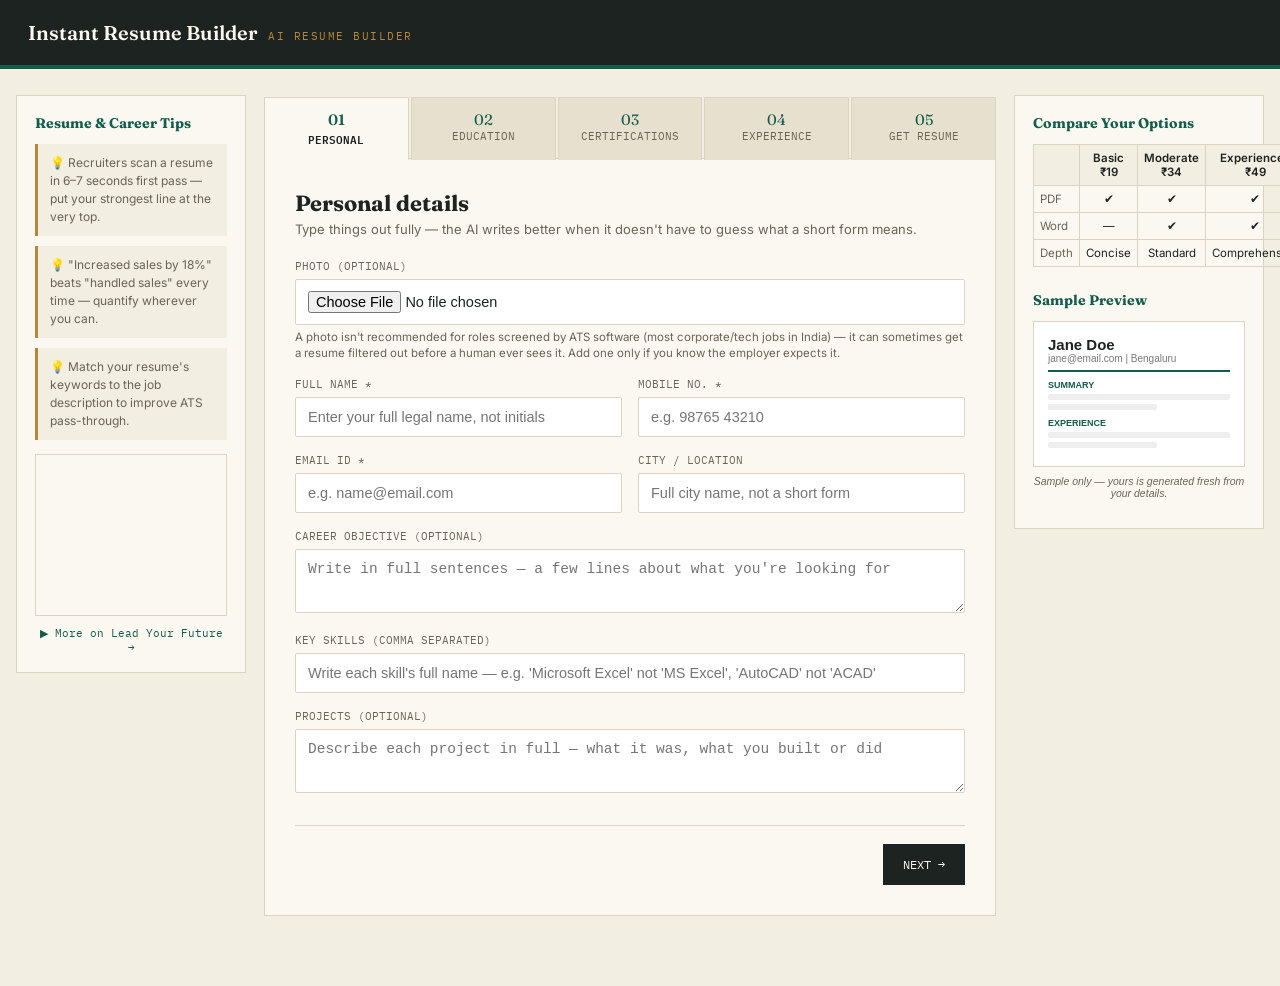
==== commit 69380f92: "Add files via upload" ====
--- a/index.html
+++ b/index.html
@@ -18,17 +18,6 @@
 </header>
 
 <div class="page-layout">
-
-<aside class="side-panel left-panel">
-  <h3>Resume &amp; Career Tips</h3>
-  <div class="tip-card">💡 Recruiters scan a resume in 6–7 seconds first pass — put your strongest line at the very top.</div>
-  <div class="tip-card">💡 "Increased sales by 18%" beats "handled sales" every time — quantify wherever you can.</div>
-  <div class="tip-card">💡 Match your resume's keywords to the job description to improve ATS pass-through.</div>
-  <div class="video-embed">
-    <iframe width="100%" height="200" src="https://www.youtube.com/embed/videoseries?list=UUtfdMvY4JxbFkTZSJhwLb9A" title="Lead Your Future — Career Tips" frameborder="0" allowfullscreen loading="lazy"></iframe>
-  </div>
-  <a class="channel-link" href="https://www.youtube.com/@LeadYourFuture" target="_blank" rel="noopener">▶ More on Lead Your Future →</a>
-</aside>
 
 <div class="shell">
 
@@ -165,6 +154,17 @@
   </div>
 </div>
 
+<aside class="side-panel left-panel">
+  <h3>Resume &amp; Career Tips</h3>
+  <div class="tip-card">💡 Recruiters scan a resume in 6–7 seconds first pass — put your strongest line at the very top.</div>
+  <div class="tip-card">💡 "Increased sales by 18%" beats "handled sales" every time — quantify wherever you can.</div>
+  <div class="tip-card">💡 Match your resume's keywords to the job description to improve ATS pass-through.</div>
+  <div class="video-embed">
+    <iframe width="100%" height="160" src="https://www.youtube.com/embed/videoseries?list=UUtfdMvY4JxbFkTZSJhwLb9A" title="Lead Your Future — Career Tips" frameborder="0" allowfullscreen loading="lazy"></iframe>
+  </div>
+  <a class="channel-link" href="https://www.youtube.com/@LeadYourFuture" target="_blank" rel="noopener">▶ More on Lead Your Future →</a>
+</aside>
+
 <aside class="side-panel right-panel">
   <h3>Compare Your Options</h3>
   <table class="mini-compare">
--- a/style.css
+++ b/style.css
@@ -21,12 +21,19 @@
 .shell{max-width:1000px;margin:0 auto;padding:26px 16px 70px;}
 
 /* ---- 3-COLUMN LAYOUT (desktop) ---- */
-.page-layout{display:grid;grid-template-columns:230px minmax(0,1000px) 250px;gap:18px;max-width:1500px;margin:0 auto;padding:26px 16px 70px;align-items:start;}
-.page-layout .shell{padding:0;max-width:none;}
+.page-layout{
+  display:grid;
+  grid-template-columns:230px minmax(0,1000px) 250px;
+  grid-template-areas: "left main right";
+  gap:18px;max-width:1500px;margin:0 auto;padding:26px 16px 70px;align-items:start;
+}
+.page-layout .shell{grid-area:main;padding:0;max-width:none;}
+.left-panel{grid-area:left;}
+.right-panel{grid-area:right;}
 .side-panel{background:var(--paper);border:1px solid var(--line);padding:18px;position:sticky;top:20px;}
 .side-panel h3{font-size:14px;margin-bottom:12px;color:var(--accent);}
 .tip-card{background:var(--paper-2);border-left:3px solid var(--gold);padding:10px 12px;font-size:12px;color:var(--muted);margin-bottom:10px;line-height:1.5;}
-.video-embed{margin-top:14px;border:1px solid var(--line);overflow:hidden;}
+.video-embed{margin-top:14px;border:1px solid var(--line);overflow:hidden;line-height:0;}
 .channel-link{display:block;text-align:center;margin-top:10px;font-family:'IBM Plex Mono',monospace;font-size:11px;color:var(--accent);text-decoration:none;}
 .channel-link:hover{text-decoration:underline;}
 
@@ -44,12 +51,14 @@
 .sample-block.short{width:60%;}
 .sample-note{font-size:10.5px;color:var(--muted);text-align:center;margin-top:8px;font-style:italic;}
 
+/* Mobile: form first, tips second, comparison last — matches actual HTML source order now */
 @media(max-width:1150px){
-  .page-layout{grid-template-columns:1fr;max-width:700px;}
-  .side-panel{position:static;margin-bottom:16px;}
-  .left-panel{order:2;}
-  .shell{order:1;}
-  .right-panel{order:3;}
+  .page-layout{
+    grid-template-columns:1fr;
+    grid-template-areas: "main" "left" "right";
+    max-width:700px;
+  }
+  .side-panel{position:static;margin-top:20px;}
 }
 .tabs{display:flex;gap:2px;}
 .tab{flex:1;text-align:center;padding:12px 4px;background:#E7E0CE;color:var(--muted);font-family:'IBM Plex Mono',monospace;font-size:11px;text-transform:uppercase;cursor:pointer;border:1px solid var(--line);border-bottom:none;position:relative;top:2px;}
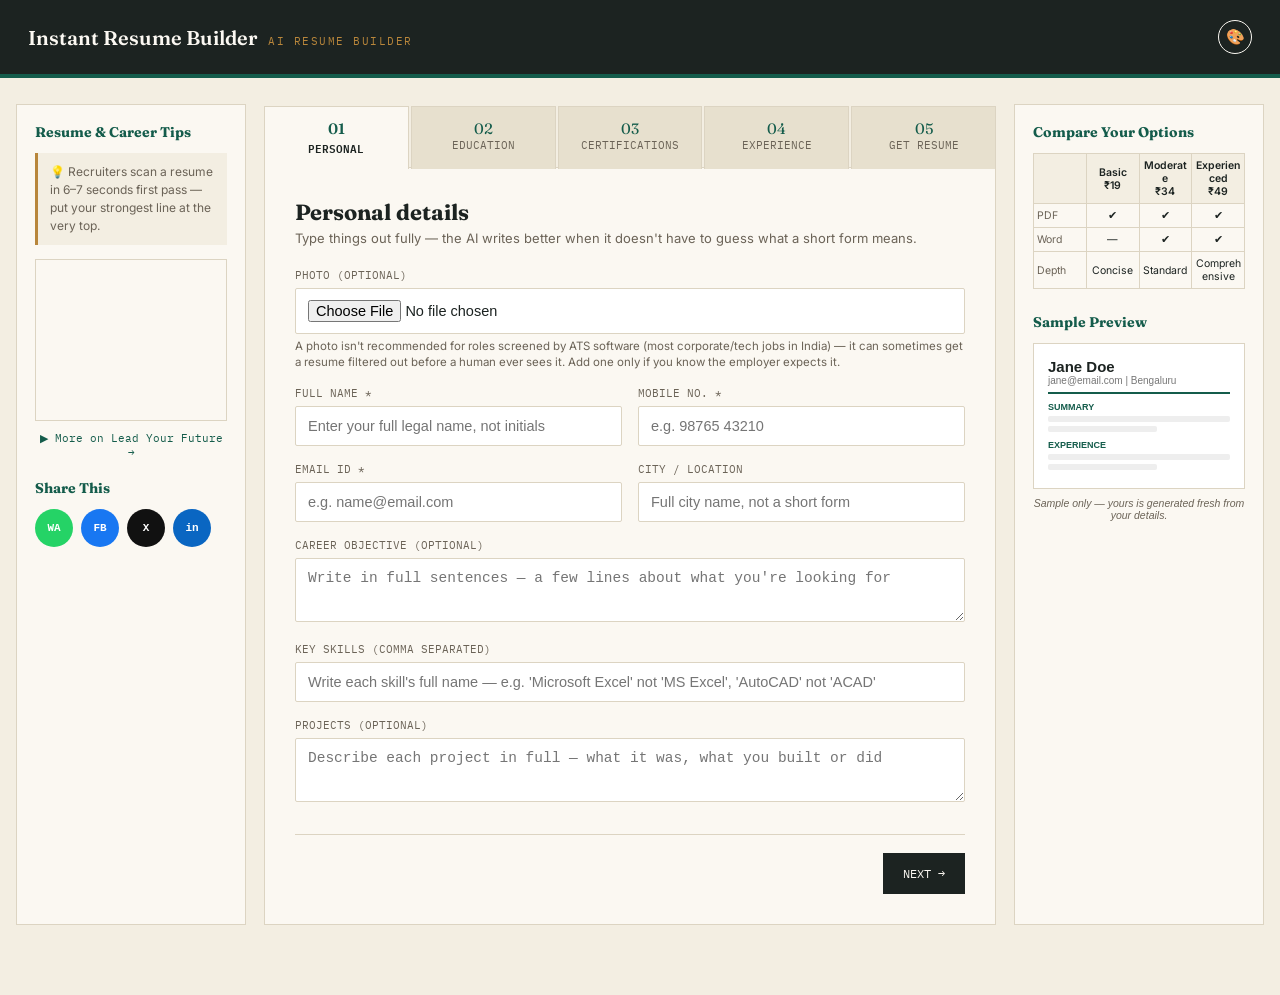
==== commit 654573f9: "Add files via upload" ====
--- a/index.html
+++ b/index.html
@@ -15,6 +15,7 @@
     <h1>Instant Resume Builder</h1>
     <span>AI Resume Builder</span>
   </div>
+  <button id="themeToggle" class="theme-btn" title="Change theme" onclick="cycleTheme()">🎨</button>
 </header>
 
 <div class="page-layout">
@@ -156,13 +157,21 @@
 
 <aside class="side-panel left-panel">
   <h3>Resume &amp; Career Tips</h3>
-  <div class="tip-card">💡 Recruiters scan a resume in 6–7 seconds first pass — put your strongest line at the very top.</div>
-  <div class="tip-card">💡 "Increased sales by 18%" beats "handled sales" every time — quantify wherever you can.</div>
-  <div class="tip-card">💡 Match your resume's keywords to the job description to improve ATS pass-through.</div>
+  <div class="tip-card" id="rotatingTip">💡 Recruiters scan a resume in 6–7 seconds first pass — put your strongest line at the very top.</div>
   <div class="video-embed">
     <iframe width="100%" height="160" src="https://www.youtube.com/embed/videoseries?list=UUtfdMvY4JxbFkTZSJhwLb9A" title="Lead Your Future — Career Tips" frameborder="0" allowfullscreen loading="lazy"></iframe>
   </div>
   <a class="channel-link" href="https://www.youtube.com/@LeadYourFuture" target="_blank" rel="noopener">▶ More on Lead Your Future →</a>
+
+  <h3 style="margin-top:20px;">Share This</h3>
+  <div class="share-row">
+    <a class="share-icon wa" href="https://wa.me/?text=Build%20an%20AI%20resume%20for%20just%20%E2%82%B919%20%E2%80%94%20Instant%20Resume%20Builder%3A%20https%3A%2F%2Fmarunmeera.github.io%2Finstant-resume-builder%2F" target="_blank" rel="noopener" title="Share on WhatsApp">WA</a>
+    <a class="share-icon fb" href="https://www.facebook.com/sharer/sharer.php?u=https://marunmeera.github.io/instant-resume-builder/" target="_blank" rel="noopener" title="Share on Facebook">FB</a>
+    <a class="share-icon xx" href="https://twitter.com/intent/tweet?url=https://marunmeera.github.io/instant-resume-builder/&text=Build%20an%20AI%20resume%20for%20%E2%82%B919" target="_blank" rel="noopener" title="Share on X">X</a>
+    <a class="share-icon li" href="https://www.linkedin.com/sharing/share-offsite/?url=https://marunmeera.github.io/instant-resume-builder/" target="_blank" rel="noopener" title="Share on LinkedIn">in</a>
+  </div>
+
+  <div class="visitor-badge" id="visitorBadge">Loading visitor info…</div>
 </aside>
 
 <aside class="side-panel right-panel">
@@ -193,5 +202,52 @@
 
 <script src="https://checkout.razorpay.com/v1/checkout.js"></script>
 <script src="resume-generator.js"></script>
+<script>
+// ---- Theme cycling ----
+const THEMES = ['dossier', 'corporate', 'creative'];
+function cycleTheme(){
+  let current = localStorage.getItem('irb-theme') || 'dossier';
+  let next = THEMES[(THEMES.indexOf(current) + 1) % THEMES.length];
+  document.documentElement.setAttribute('data-theme', next);
+  localStorage.setItem('irb-theme', next);
+}
+document.documentElement.setAttribute('data-theme', localStorage.getItem('irb-theme') || 'dossier');
+
+// ---- Rotating tips (every 10s) ----
+const TIPS = [
+  "💡 Recruiters scan a resume in 6–7 seconds first pass — put your strongest line at the very top.",
+  "💡 \"Increased sales by 18%\" beats \"handled sales\" every time — quantify wherever you can.",
+  "💡 Match your resume's keywords to the job description to improve ATS pass-through.",
+  "💡 Keep it to 1–2 pages unless you have 10+ years of relevant experience.",
+  "💡 List certifications by their full official name — helps both ATS systems and recruiters."
+];
+let tipIndex = 0;
+const tipEl = document.getElementById('rotatingTip');
+setInterval(()=>{
+  tipIndex = (tipIndex + 1) % TIPS.length;
+  tipEl.style.opacity = 0;
+  setTimeout(()=>{ tipEl.textContent = TIPS[tipIndex]; tipEl.style.opacity = 1; }, 300);
+}, 10000);
+
+// ---- Visitor counter + country flag (best-effort, fails silently if blocked) ----
+function countryCodeToFlag(code){
+  if(!code || code.length !== 2) return '🌐';
+  return String.fromCodePoint(...[...code.toUpperCase()].map(c => 127397 + c.charCodeAt()));
+}
+(async function(){
+  const badge = document.getElementById('visitorBadge');
+  try{
+    const geoRes = await fetch('https://ipwho.is/');
+    const geo = await geoRes.json();
+    const flag = geo && geo.country_code ? countryCodeToFlag(geo.country_code) : '🌐';
+
+    const countRes = await fetch('https://api.countapi.xyz/hit/instantresumebuilder-irb/visits');
+    const count = await countRes.json();
+    badge.textContent = `${flag} Visitor #${count.value ? count.value.toLocaleString() : '—'}`;
+  }catch(e){
+    badge.style.display = 'none'; // hide quietly if either free API is unreachable
+  }
+})();
+</script>
 </body>
 </html>
--- a/style.css
+++ b/style.css
@@ -9,14 +9,24 @@
   --muted:#6B6357;
   --danger:#A23B2E;
 }
+:root[data-theme="corporate"]{
+  --ink:#0F1B2D; --paper:#F7F9FC; --paper-2:#EBF0F7; --line:#D5DEE9;
+  --accent:#1E4E8C; --accent-2:#2A65B0; --gold:#C97A2E; --muted:#5B6B80;
+}
+:root[data-theme="creative"]{
+  --ink:#2B1810; --paper:#FFF8F2; --paper-2:#FBEBDD; --line:#EBD2B8;
+  --accent:#C1502E; --accent-2:#E06B3F; --gold:#2E7D6B; --muted:#8A6E5C;
+}
 *{box-sizing:border-box;}
 body{margin:0;background:var(--paper-2);color:var(--ink);font-family:'Inter',sans-serif;}
 h1,h2,h3{font-family:'Fraunces',serif;margin:0;}
 
-header.top{background:var(--ink);color:var(--paper);padding:20px 28px;border-bottom:4px solid var(--accent);}
+header.top{background:var(--ink);color:var(--paper);padding:20px 28px;border-bottom:4px solid var(--accent);display:flex;justify-content:space-between;align-items:center;}
 header.top .brand{display:flex;align-items:baseline;gap:10px;}
 header.top h1{font-size:20px;font-weight:600;}
 header.top span{font-family:'IBM Plex Mono',monospace;font-size:11px;color:var(--gold);text-transform:uppercase;letter-spacing:1.5px;}
+.theme-btn{background:none;border:1px solid var(--paper);color:var(--paper);width:34px;height:34px;border-radius:50%;cursor:pointer;font-size:15px;}
+.theme-btn:hover{background:rgba(255,255,255,.1);}
 
 .shell{max-width:1000px;margin:0 auto;padding:26px 16px 70px;}
 
@@ -25,20 +35,36 @@
   display:grid;
   grid-template-columns:230px minmax(0,1000px) 250px;
   grid-template-areas: "left main right";
-  gap:18px;max-width:1500px;margin:0 auto;padding:26px 16px 70px;align-items:start;
+  gap:18px;max-width:1500px;margin:0 auto;padding:26px 16px 70px;
+  align-items:stretch; /* sidebars now match the form's height instead of floating short */
 }
 .page-layout .shell{grid-area:main;padding:0;max-width:none;}
 .left-panel{grid-area:left;}
 .right-panel{grid-area:right;}
-.side-panel{background:var(--paper);border:1px solid var(--line);padding:18px;position:sticky;top:20px;}
+.side-panel{background:var(--paper);border:1px solid var(--line);padding:18px;position:sticky;top:20px;align-self:start;height:fit-content;}
+/* On desktop, stretch the box itself to match the form's rendered height */
+@media(min-width:1151px){
+  .page-layout{align-items:stretch;}
+  .side-panel{align-self:stretch;height:auto;position:sticky;top:20px;}
+}
 .side-panel h3{font-size:14px;margin-bottom:12px;color:var(--accent);}
-.tip-card{background:var(--paper-2);border-left:3px solid var(--gold);padding:10px 12px;font-size:12px;color:var(--muted);margin-bottom:10px;line-height:1.5;}
+.tip-card{background:var(--paper-2);border-left:3px solid var(--gold);padding:10px 12px;font-size:12px;color:var(--muted);margin-bottom:10px;line-height:1.5;transition:opacity .3s ease;min-height:56px;}
 .video-embed{margin-top:14px;border:1px solid var(--line);overflow:hidden;line-height:0;}
 .channel-link{display:block;text-align:center;margin-top:10px;font-family:'IBM Plex Mono',monospace;font-size:11px;color:var(--accent);text-decoration:none;}
 .channel-link:hover{text-decoration:underline;}
 
-.mini-compare{width:100%;border-collapse:collapse;font-size:11.5px;}
-.mini-compare th,.mini-compare td{border:1px solid var(--line);padding:6px;text-align:center;}
+.share-row{display:flex;gap:8px;flex-wrap:wrap;}
+.share-icon{width:38px;height:38px;border-radius:50%;display:flex;align-items:center;justify-content:center;font-family:'IBM Plex Mono',monospace;font-size:11px;font-weight:700;color:#fff;text-decoration:none;flex-shrink:0;}
+.share-icon.wa{background:#25D366;}
+.share-icon.fb{background:#1877F2;}
+.share-icon.xx{background:#111;}
+.share-icon.li{background:#0A66C2;}
+.share-icon:hover{opacity:.85;}
+
+.visitor-badge{margin-top:16px;font-family:'IBM Plex Mono',monospace;font-size:11px;color:var(--muted);text-align:center;padding-top:12px;border-top:1px solid var(--line);}
+
+.mini-compare{width:100%;max-width:100%;border-collapse:collapse;font-size:10.5px;table-layout:fixed;}
+.mini-compare th,.mini-compare td{border:1px solid var(--line);padding:5px 3px;text-align:center;overflow:hidden;text-overflow:ellipsis;word-break:break-word;}
 .mini-compare th{background:var(--paper-2);font-weight:600;}
 .mini-compare td:first-child{text-align:left;color:var(--muted);}
 
@@ -58,7 +84,7 @@
     grid-template-areas: "main" "left" "right";
     max-width:700px;
   }
-  .side-panel{position:static;margin-top:20px;}
+  .side-panel{position:static;margin-top:20px;height:auto;}
 }
 .tabs{display:flex;gap:2px;}
 .tab{flex:1;text-align:center;padding:12px 4px;background:#E7E0CE;color:var(--muted);font-family:'IBM Plex Mono',monospace;font-size:11px;text-transform:uppercase;cursor:pointer;border:1px solid var(--line);border-bottom:none;position:relative;top:2px;}
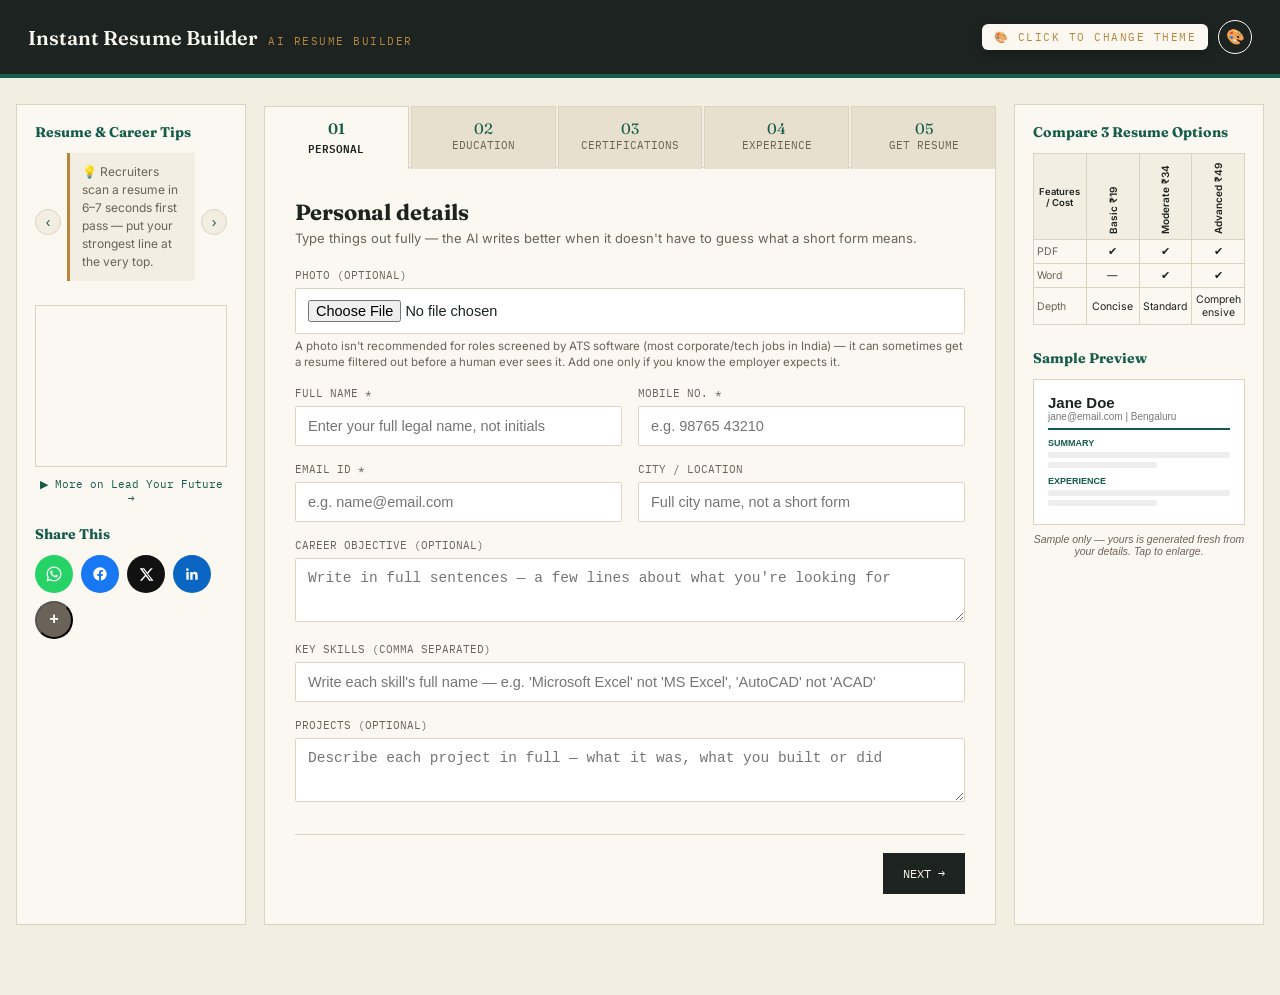
==== commit c79325d5: "Add files via upload" ====
--- a/index.html
+++ b/index.html
@@ -15,7 +15,10 @@
     <h1>Instant Resume Builder</h1>
     <span>AI Resume Builder</span>
   </div>
-  <button id="themeToggle" class="theme-btn" title="Change theme" onclick="cycleTheme()">🎨</button>
+  <div class="theme-toggle-wrap">
+    <span class="theme-hint" id="themeHint">🎨 Click to change theme</span>
+    <button id="themeToggle" class="theme-btn" title="Change theme" onclick="cycleTheme()">🎨</button>
+  </div>
 </header>
 
 <div class="page-layout">
@@ -133,14 +136,14 @@
           <button class="pay-btn" onclick="startPayment(34,'moderate',this)">Get Moderate →</button>
         </div>
         <div class="price-card">
-          <h3>Experienced</h3>
+          <h3>Advanced</h3>
           <p class="price">₹49</p>
           <ul>
             <li>✔ PDF + Word (editable)</li>
             <li>✔ Comprehensive, achievement-led</li>
             <li>✔ Best for 3+ years experience</li>
           </ul>
-          <button class="pay-btn" onclick="startPayment(49,'experienced',this)">Get Experienced →</button>
+          <button class="pay-btn" onclick="startPayment(49,'experienced',this)">Get Advanced →</button>
         </div>
       </div>
 
@@ -157,34 +160,50 @@
 
 <aside class="side-panel left-panel">
   <h3>Resume &amp; Career Tips</h3>
-  <div class="tip-card" id="rotatingTip">💡 Recruiters scan a resume in 6–7 seconds first pass — put your strongest line at the very top.</div>
+  <div class="tip-nav">
+    <button class="tip-arrow" onclick="prevTip()" aria-label="Previous tip">‹</button>
+    <div class="tip-card" id="rotatingTip">💡 Recruiters scan a resume in 6–7 seconds first pass — put your strongest line at the very top.</div>
+    <button class="tip-arrow" onclick="nextTip()" aria-label="Next tip">›</button>
+  </div>
   <div class="video-embed">
-    <iframe width="100%" height="160" src="https://www.youtube.com/embed/videoseries?list=UUtfdMvY4JxbFkTZSJhwLb9A" title="Lead Your Future — Career Tips" frameborder="0" allowfullscreen loading="lazy"></iframe>
+    <iframe width="100%" height="160" src="https://www.youtube.com/embed/videoseries?list=UUtfdMvY4JxbFkTZSJhwLb9A&autoplay=1&mute=1&loop=1" title="Lead Your Future — Career Tips" frameborder="0" allowfullscreen loading="lazy"></iframe>
   </div>
   <a class="channel-link" href="https://www.youtube.com/@LeadYourFuture" target="_blank" rel="noopener">▶ More on Lead Your Future →</a>
 
   <h3 style="margin-top:20px;">Share This</h3>
   <div class="share-row">
-    <a class="share-icon wa" href="https://wa.me/?text=Build%20an%20AI%20resume%20for%20just%20%E2%82%B919%20%E2%80%94%20Instant%20Resume%20Builder%3A%20https%3A%2F%2Fmarunmeera.github.io%2Finstant-resume-builder%2F" target="_blank" rel="noopener" title="Share on WhatsApp">WA</a>
-    <a class="share-icon fb" href="https://www.facebook.com/sharer/sharer.php?u=https://marunmeera.github.io/instant-resume-builder/" target="_blank" rel="noopener" title="Share on Facebook">FB</a>
-    <a class="share-icon xx" href="https://twitter.com/intent/tweet?url=https://marunmeera.github.io/instant-resume-builder/&text=Build%20an%20AI%20resume%20for%20%E2%82%B919" target="_blank" rel="noopener" title="Share on X">X</a>
-    <a class="share-icon li" href="https://www.linkedin.com/sharing/share-offsite/?url=https://marunmeera.github.io/instant-resume-builder/" target="_blank" rel="noopener" title="Share on LinkedIn">in</a>
+    <a class="share-icon wa" href="https://wa.me/?text=Build%20an%20AI%20resume%20for%20just%20%E2%82%B919%20%E2%80%94%20Instant%20Resume%20Builder%3A%20https%3A%2F%2Fmarunmeera.github.io%2Finstant-resume-builder%2F" target="_blank" rel="noopener" title="Share on WhatsApp"><svg viewBox="0 0 24 24" width="18" height="18" fill="#fff"><path d="M12.04 2C6.58 2 2.13 6.45 2.13 11.91c0 1.75.46 3.39 1.26 4.81L2.05 22l5.4-1.42a9.87 9.87 0 0 0 4.59 1.17h.01c5.46 0 9.9-4.45 9.9-9.91C21.95 6.45 17.5 2 12.04 2zm0 18.07h-.01a8.2 8.2 0 0 1-4.18-1.14l-.3-.18-3.11.82.83-3.03-.2-.31a8.2 8.2 0 0 1-1.26-4.36c0-4.53 3.69-8.22 8.23-8.22 2.2 0 4.26.86 5.82 2.41a8.17 8.17 0 0 1 2.4 5.82c0 4.53-3.69 8.19-8.22 8.19zm4.5-6.15c-.25-.12-1.47-.72-1.69-.81-.23-.08-.39-.12-.56.13-.17.24-.64.8-.78.97-.14.17-.29.19-.53.06-.25-.12-1.05-.39-2-1.23-.74-.66-1.24-1.48-1.39-1.72-.14-.25-.02-.38.11-.5.11-.11.25-.29.37-.43.12-.15.16-.25.25-.42.08-.17.04-.31-.02-.43-.06-.12-.56-1.35-.77-1.84-.2-.48-.41-.42-.56-.43-.14-.01-.31-.01-.48-.01-.17 0-.43.06-.66.31-.23.25-.86.85-.86 2.06 0 1.22.89 2.4 1.01 2.56.12.17 1.75 2.67 4.24 3.74.59.26 1.05.41 1.41.52.59.19 1.13.16 1.56.1.48-.07 1.47-.6 1.67-1.18.21-.58.21-1.07.14-1.18-.06-.1-.23-.16-.48-.28z"/></svg></a>
+    <a class="share-icon fb" href="https://www.facebook.com/sharer/sharer.php?u=https://marunmeera.github.io/instant-resume-builder/" target="_blank" rel="noopener" title="Share on Facebook"><svg viewBox="0 0 24 24" width="16" height="16" fill="#fff"><path d="M22 12.07C22 6.5 17.52 2 12 2S2 6.5 2 12.07c0 5.02 3.66 9.18 8.44 9.93v-7.02H7.9v-2.91h2.54V9.85c0-2.51 1.49-3.9 3.77-3.9 1.09 0 2.24.2 2.24.2v2.46h-1.26c-1.24 0-1.63.77-1.63 1.56v1.88h2.78l-.44 2.91h-2.34V22c4.78-.75 8.44-4.91 8.44-9.93z"/></svg></a>
+    <a class="share-icon xx" href="https://twitter.com/intent/tweet?url=https://marunmeera.github.io/instant-resume-builder/&text=Build%20an%20AI%20resume%20for%20%E2%82%B919" target="_blank" rel="noopener" title="Share on X"><svg viewBox="0 0 24 24" width="15" height="15" fill="#fff"><path d="M18.9 2H22l-7.6 8.7L23.3 22h-7l-5.5-7.2L4.5 22H1.4l8.1-9.3L1 2h7.2l5 6.6L18.9 2zm-1.2 18h1.7L7.4 4H5.6l12.1 16z"/></svg></a>
+    <a class="share-icon li" href="https://www.linkedin.com/sharing/share-offsite/?url=https://marunmeera.github.io/instant-resume-builder/" target="_blank" rel="noopener" title="Share on LinkedIn"><svg viewBox="0 0 24 24" width="16" height="16" fill="#fff"><path d="M20.45 20.45h-3.56v-5.57c0-1.33-.02-3.04-1.85-3.04-1.86 0-2.14 1.45-2.14 2.94v5.67H9.34V9h3.42v1.56h.05c.48-.9 1.64-1.85 3.38-1.85 3.6 0 4.27 2.37 4.27 5.46v6.28zM5.34 7.43a2.07 2.07 0 1 1 0-4.13 2.07 2.07 0 0 1 0 4.13zM7.12 20.45H3.56V9h3.56v11.45z"/></svg></a>
+    <button class="share-icon more" onclick="toggleMoreShare()" title="More options">+</button>
+  </div>
+  <div class="share-row share-row-extra" id="shareExtra">
+    <a class="share-icon tg" href="https://t.me/share/url?url=https://marunmeera.github.io/instant-resume-builder/&text=Build%20an%20AI%20resume%20for%20%E2%82%B919" target="_blank" rel="noopener" title="Share on Telegram"><svg viewBox="0 0 24 24" width="16" height="16" fill="#fff"><path d="M21.5 3.5 2.7 10.9c-1.1.45-1.1 1.6.1 1.94l4.6 1.44 1.8 5.6c.24.68.65.78 1.14.38l2.6-2.16 4.5 3.3c.86.5 1.44.24 1.66-.78L23.9 5c.3-1.36-.5-1.98-1.6-1.5z"/></svg></a>
+    <a class="share-icon sms" href="sms:?body=Build%20an%20AI%20resume%20for%20%E2%82%B919%20-%20https%3A%2F%2Fmarunmeera.github.io%2Finstant-resume-builder%2F" title="Share via SMS">SMS</a>
+    <a class="share-icon em" href="mailto:?subject=Try%20Instant%20Resume%20Builder&body=Build%20an%20AI%20resume%20for%20just%20%E2%82%B919%3A%20https%3A%2F%2Fmarunmeera.github.io%2Finstant-resume-builder%2F" title="Share via Email">✉</a>
+    <button class="share-icon cp" onclick="copyShareLink(this)" title="Copy link">🔗</button>
   </div>
 
   <div class="visitor-badge" id="visitorBadge">Loading visitor info…</div>
 </aside>
 
 <aside class="side-panel right-panel">
-  <h3>Compare Your Options</h3>
+  <h3>Compare 3 Resume Options</h3>
   <table class="mini-compare">
-    <tr><th></th><th>Basic<br>₹19</th><th>Moderate<br>₹34</th><th>Experienced<br>₹49</th></tr>
+    <tr>
+      <th>Features / Cost</th>
+      <th><div class="rot"><span>Basic ₹19</span></div></th>
+      <th><div class="rot"><span>Moderate ₹34</span></div></th>
+      <th><div class="rot"><span>Advanced ₹49</span></div></th>
+    </tr>
     <tr><td>PDF</td><td>✔</td><td>✔</td><td>✔</td></tr>
     <tr><td>Word</td><td>—</td><td>✔</td><td>✔</td></tr>
     <tr><td>Depth</td><td>Concise</td><td>Standard</td><td>Comprehensive</td></tr>
   </table>
 
   <h3 style="margin-top:24px;">Sample Preview</h3>
-  <div class="sample-mock">
+  <div class="sample-mock" onclick="openSampleModal()" title="Click to view larger" role="button" tabindex="0">
     <div class="sample-name">Jane Doe</div>
     <div class="sample-line">jane@email.com | Bengaluru</div>
     <div class="sample-bar"></div>
@@ -195,9 +214,21 @@
     <div class="sample-block"></div>
     <div class="sample-block short"></div>
   </div>
-  <p class="sample-note">Sample only — yours is generated fresh from your details.</p>
+  <p class="sample-note">Sample only — yours is generated fresh from your details. Tap to enlarge.</p>
 </aside>
 
+</div>
+
+<div class="modal-bg" id="sampleModal">
+  <div class="modal-box">
+    <button class="modal-close" onclick="closeSampleModal()">✕</button>
+    <div class="modal-tabs">
+      <button class="modal-tab active" data-tier="basic" onclick="switchSampleTab('basic')">Basic</button>
+      <button class="modal-tab" data-tier="moderate" onclick="switchSampleTab('moderate')">Moderate</button>
+      <button class="modal-tab" data-tier="advanced" onclick="switchSampleTab('advanced')">Advanced</button>
+    </div>
+    <div class="modal-scroll" id="modalScroll"></div>
+  </div>
 </div>
 
 <script src="https://checkout.razorpay.com/v1/checkout.js"></script>
@@ -212,22 +243,83 @@
   localStorage.setItem('irb-theme', next);
 }
 document.documentElement.setAttribute('data-theme', localStorage.getItem('irb-theme') || 'dossier');
-
-// ---- Rotating tips (every 10s) ----
+// Show a one-time hint tooltip so people notice the theme button exists
+if(!localStorage.getItem('irb-theme-hint-seen')){
+  setTimeout(()=>{ document.getElementById('themeHint').classList.add('show'); }, 800);
+  setTimeout(()=>{ document.getElementById('themeHint').classList.remove('show'); }, 5000);
+  localStorage.setItem('irb-theme-hint-seen', '1');
+}
+
+// ---- Rotating tips (every 10s, resume/CV/interview only, with manual nav) ----
 const TIPS = [
   "💡 Recruiters scan a resume in 6–7 seconds first pass — put your strongest line at the very top.",
   "💡 \"Increased sales by 18%\" beats \"handled sales\" every time — quantify wherever you can.",
   "💡 Match your resume's keywords to the job description to improve ATS pass-through.",
   "💡 Keep it to 1–2 pages unless you have 10+ years of relevant experience.",
-  "💡 List certifications by their full official name — helps both ATS systems and recruiters."
+  "💡 List certifications by their full official name — helps both ATS systems and recruiters.",
+  "💡 In interviews, use the STAR method (Situation, Task, Action, Result) to structure your answers.",
+  "💡 Research the interviewer and company beforehand — specific questions show genuine interest."
 ];
 let tipIndex = 0;
+let tipTimer;
 const tipEl = document.getElementById('rotatingTip');
-setInterval(()=>{
-  tipIndex = (tipIndex + 1) % TIPS.length;
+function showTip(i){
+  tipIndex = (i + TIPS.length) % TIPS.length;
   tipEl.style.opacity = 0;
   setTimeout(()=>{ tipEl.textContent = TIPS[tipIndex]; tipEl.style.opacity = 1; }, 300);
-}, 10000);
+}
+function nextTip(){ showTip(tipIndex+1); resetTipTimer(); }
+function prevTip(){ showTip(tipIndex-1); resetTipTimer(); }
+function resetTipTimer(){ clearInterval(tipTimer); tipTimer = setInterval(()=>showTip(tipIndex+1), 10000); }
+resetTipTimer();
+
+// ---- Share row: expand + copy link ----
+function toggleMoreShare(){
+  document.getElementById('shareExtra').classList.toggle('show');
+}
+function copyShareLink(btn){
+  navigator.clipboard.writeText('https://marunmeera.github.io/instant-resume-builder/').then(()=>{
+    const original = btn.textContent;
+    btn.textContent = '✓';
+    setTimeout(()=>{ btn.textContent = original; }, 1500);
+  });
+}
+
+// ---- Sample preview modal ----
+const SAMPLES = {
+  basic: { rows: 2, note: "Concise — 2-3 bullets per role" },
+  moderate: { rows: 3, note: "Standard — 3-4 bullets per role" },
+  advanced: { rows: 4, note: "Comprehensive — 4-5 bullets per role, leadership emphasis" }
+};
+function renderSample(tier){
+  const s = SAMPLES[tier];
+  let bullets = '';
+  for(let i=0;i<s.rows;i++){ bullets += `<div class="sample-block${i===s.rows-1?' short':''}"></div>`; }
+  document.getElementById('modalScroll').innerHTML = `
+    <div class="sample-mock big">
+      <div class="sample-name">Jane Doe</div>
+      <div class="sample-line">jane@email.com | Bengaluru</div>
+      <div class="sample-bar"></div>
+      <div class="sample-heading">SUMMARY</div>
+      <div class="sample-block"></div><div class="sample-block short"></div>
+      <div class="sample-heading">EXPERIENCE</div>
+      ${bullets}
+      <div class="sample-heading">EDUCATION</div>
+      <div class="sample-block short"></div>
+    </div>
+    <p class="sample-note">${s.note}</p>`;
+}
+function openSampleModal(){
+  document.getElementById('sampleModal').classList.add('active');
+  switchSampleTab('basic');
+}
+function closeSampleModal(){
+  document.getElementById('sampleModal').classList.remove('active');
+}
+function switchSampleTab(tier){
+  document.querySelectorAll('.modal-tab').forEach(t=>t.classList.toggle('active', t.dataset.tier===tier));
+  renderSample(tier);
+}
 
 // ---- Visitor counter + country flag (best-effort, fails silently if blocked) ----
 function countryCodeToFlag(code){
--- a/style.css
+++ b/style.css
@@ -8,25 +8,34 @@
   --gold:#B8863B;
   --muted:#6B6357;
   --danger:#A23B2E;
+  --header-bg:#1C2321;
+  --header-text:#FBF8F2;
 }
 :root[data-theme="corporate"]{
   --ink:#0F1B2D; --paper:#F7F9FC; --paper-2:#EBF0F7; --line:#D5DEE9;
   --accent:#1E4E8C; --accent-2:#2A65B0; --gold:#C97A2E; --muted:#5B6B80;
+  --header-bg:#0F1B2D; --header-text:#F7F9FC;
 }
 :root[data-theme="creative"]{
   --ink:#2B1810; --paper:#FFF8F2; --paper-2:#FBEBDD; --line:#EBD2B8;
   --accent:#C1502E; --accent-2:#E06B3F; --gold:#2E7D6B; --muted:#8A6E5C;
+  --header-bg:#F4A93B; --header-text:#2B1810;
 }
 *{box-sizing:border-box;}
 body{margin:0;background:var(--paper-2);color:var(--ink);font-family:'Inter',sans-serif;}
 h1,h2,h3{font-family:'Fraunces',serif;margin:0;}
 
-header.top{background:var(--ink);color:var(--paper);padding:20px 28px;border-bottom:4px solid var(--accent);display:flex;justify-content:space-between;align-items:center;}
+header.top{background:var(--header-bg);color:var(--header-text);padding:20px 28px;border-bottom:4px solid var(--accent);display:flex;justify-content:space-between;align-items:center;}
 header.top .brand{display:flex;align-items:baseline;gap:10px;}
-header.top h1{font-size:20px;font-weight:600;}
+header.top h1{font-size:20px;font-weight:600;color:var(--header-text);}
 header.top span{font-family:'IBM Plex Mono',monospace;font-size:11px;color:var(--gold);text-transform:uppercase;letter-spacing:1.5px;}
-.theme-btn{background:none;border:1px solid var(--paper);color:var(--paper);width:34px;height:34px;border-radius:50%;cursor:pointer;font-size:15px;}
-.theme-btn:hover{background:rgba(255,255,255,.1);}
+.theme-toggle-wrap{position:relative;display:flex;align-items:center;}
+.theme-hint{position:absolute;right:44px;top:50%;transform:translateY(-50%);background:var(--paper);color:var(--ink);padding:6px 12px;border-radius:6px;font-size:11.5px;white-space:nowrap;opacity:0;pointer-events:none;transition:opacity .4s ease;box-shadow:0 4px 12px rgba(0,0,0,.2);}
+.theme-hint::after{content:"";position:absolute;right:-5px;top:50%;transform:translateY(-50%);border:5px solid transparent;border-left-color:var(--paper);}
+.theme-hint.show{opacity:1;}
+.theme-btn{background:none;border:1px solid var(--header-text);color:var(--header-text);width:34px;height:34px;border-radius:50%;cursor:pointer;font-size:15px;animation:pulseGlow 2s ease-in-out infinite;}
+.theme-btn:hover{background:rgba(255,255,255,.15);}
+@keyframes pulseGlow{0%,100%{box-shadow:0 0 0 0 rgba(184,134,59,.5);}50%{box-shadow:0 0 0 6px rgba(184,134,59,0);}}
 
 .shell{max-width:1000px;margin:0 auto;padding:26px 16px 70px;}
 
@@ -146,3 +155,34 @@
 #resumePreview{border:1px solid var(--line);padding:10px;margin-top:14px;max-height:75vh;overflow-y:auto;background:#fff;}
 .download-actions{text-align:center;margin-top:18px;display:flex;gap:12px;justify-content:center;flex-wrap:wrap;}
 .download-actions .pay-btn{max-width:260px;}
+
+/* ---- Tip carousel nav ---- */
+.tip-nav{display:flex;align-items:center;gap:6px;}
+.tip-arrow{background:var(--paper-2);border:1px solid var(--line);width:26px;height:26px;flex-shrink:0;cursor:pointer;color:var(--accent);font-size:14px;border-radius:50%;}
+.tip-arrow:hover{background:var(--accent);color:#fff;}
+
+/* ---- Rotated comparison table headers ---- */
+.mini-compare th{height:70px;vertical-align:bottom;}
+.mini-compare th:first-child{vertical-align:middle;height:auto;font-size:9.5px;}
+.rot{display:flex;align-items:flex-end;justify-content:center;height:100%;}
+.rot span{writing-mode:vertical-rl;transform:rotate(180deg);white-space:nowrap;font-size:10px;padding-bottom:4px;}
+
+/* ---- Share row expand ---- */
+.share-icon.more{background:var(--muted);font-size:16px;line-height:1;}
+.share-row-extra{display:none;margin-top:8px;}
+.share-row-extra.show{display:flex;}
+.share-icon.tg{background:#229ED9;}
+.share-icon.sms,.share-icon.em,.share-icon.cp{background:var(--ink);font-size:10px;}
+
+/* ---- Sample preview modal ---- */
+.modal-bg{display:none;position:fixed;inset:0;background:rgba(20,20,18,.6);z-index:100;align-items:center;justify-content:center;padding:20px;}
+.modal-bg.active{display:flex;}
+.modal-box{background:var(--paper);max-width:460px;width:100%;max-height:85vh;padding:22px;position:relative;border:1px solid var(--line);}
+.modal-close{position:absolute;top:12px;right:14px;background:none;border:none;font-size:18px;cursor:pointer;color:var(--muted);}
+.modal-tabs{display:flex;gap:6px;margin-bottom:14px;margin-top:6px;}
+.modal-tab{flex:1;padding:8px;background:var(--paper-2);border:1px solid var(--line);cursor:pointer;font-family:'IBM Plex Mono',monospace;font-size:11px;}
+.modal-tab.active{background:var(--accent);color:#fff;border-color:var(--accent);}
+.modal-scroll{max-height:60vh;overflow-y:auto;}
+.sample-mock.big{padding:20px;}
+.sample-mock.big .sample-name{font-size:20px;}
+.sample-mock.big .sample-block{height:8px;margin-bottom:6px;}
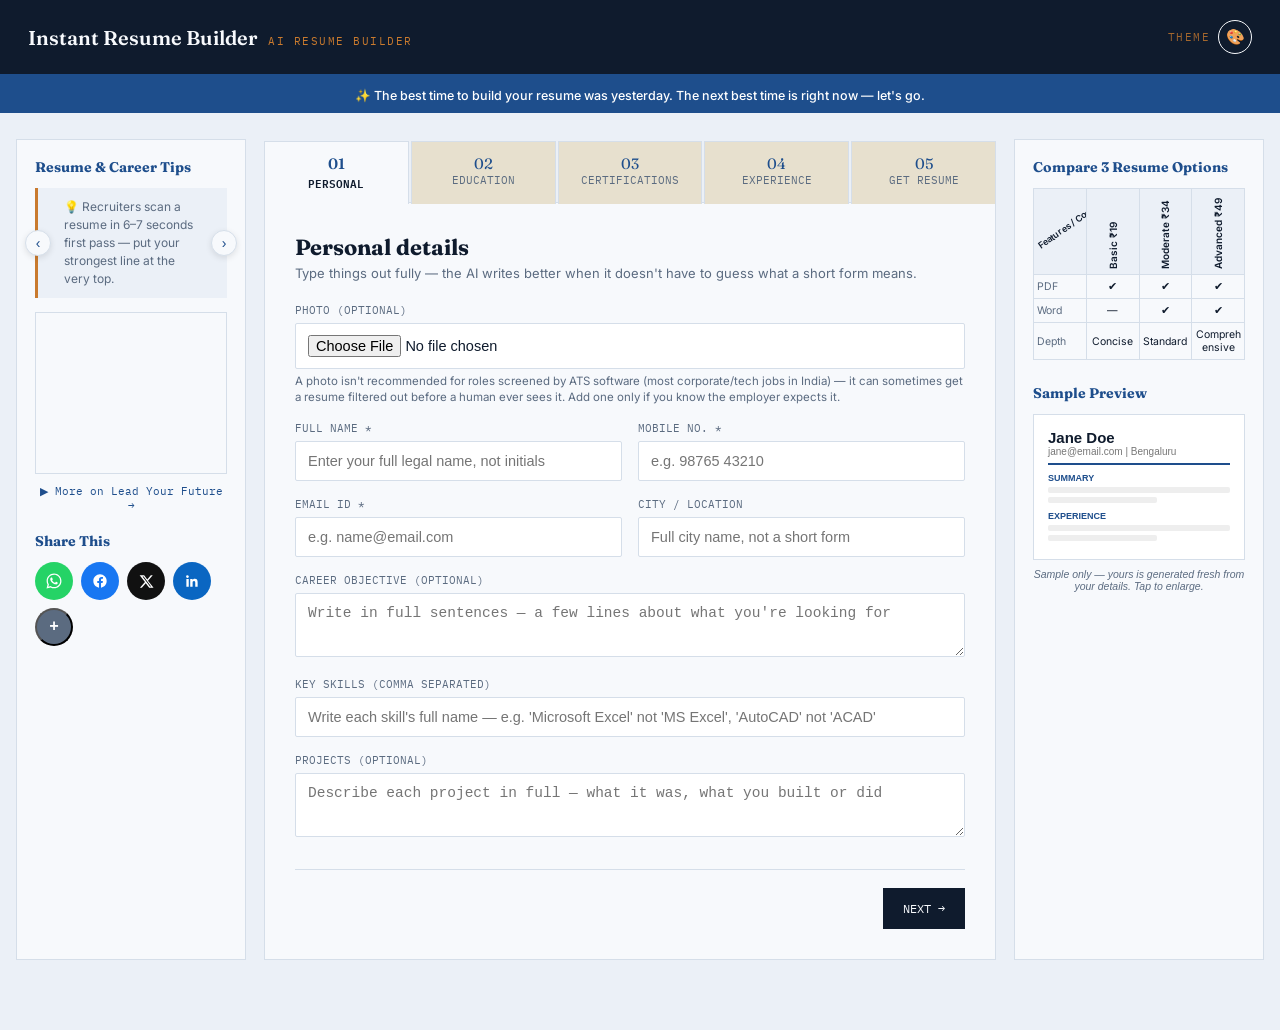
==== commit d9c7a894: "Add files via upload" ====
--- a/index.html
+++ b/index.html
@@ -6,6 +6,7 @@
 <title>Instant Resume Builder — AI Resume Builder</title>
 <link rel="preconnect" href="https://fonts.googleapis.com">
 <link href="https://fonts.googleapis.com/css2?family=Fraunces:opsz,wght@9..144,500;9..144,600;9..144,700&family=Inter:wght@400;500;600;700&family=IBM+Plex+Mono:wght@400;500;600&display=swap" rel="stylesheet">
+<link rel="icon" href="favicon.ico" type="image/x-icon">
 <link rel="stylesheet" href="style.css">
 </head>
 <body>
@@ -16,10 +17,12 @@
     <span>AI Resume Builder</span>
   </div>
   <div class="theme-toggle-wrap">
-    <span class="theme-hint" id="themeHint">🎨 Click to change theme</span>
+    <span class="theme-label">Theme</span>
     <button id="themeToggle" class="theme-btn" title="Change theme" onclick="cycleTheme()">🎨</button>
   </div>
 </header>
+
+<div class="quote-strip" id="quoteStrip">✨ The best time to build your resume was yesterday. The next best time is right now — let's go.</div>
 
 <div class="page-layout">
 
@@ -192,7 +195,7 @@
   <h3>Compare 3 Resume Options</h3>
   <table class="mini-compare">
     <tr>
-      <th>Features / Cost</th>
+      <th class="corner"><div class="diag">Features / Cost</div></th>
       <th><div class="rot"><span>Basic ₹19</span></div></th>
       <th><div class="rot"><span>Moderate ₹34</span></div></th>
       <th><div class="rot"><span>Advanced ₹49</span></div></th>
@@ -237,18 +240,27 @@
 // ---- Theme cycling ----
 const THEMES = ['dossier', 'corporate', 'creative'];
 function cycleTheme(){
-  let current = localStorage.getItem('irb-theme') || 'dossier';
+  let current = localStorage.getItem('irb-theme') || 'corporate';
   let next = THEMES[(THEMES.indexOf(current) + 1) % THEMES.length];
   document.documentElement.setAttribute('data-theme', next);
   localStorage.setItem('irb-theme', next);
 }
-document.documentElement.setAttribute('data-theme', localStorage.getItem('irb-theme') || 'dossier');
-// Show a one-time hint tooltip so people notice the theme button exists
-if(!localStorage.getItem('irb-theme-hint-seen')){
-  setTimeout(()=>{ document.getElementById('themeHint').classList.add('show'); }, 800);
-  setTimeout(()=>{ document.getElementById('themeHint').classList.remove('show'); }, 5000);
-  localStorage.setItem('irb-theme-hint-seen', '1');
-}
+document.documentElement.setAttribute('data-theme', localStorage.getItem('irb-theme') || 'corporate');
+
+// ---- Motivational quote strip ----
+const QUOTES = [
+  "✨ The best time to build your resume was yesterday. The next best time is right now — let's go.",
+  "✨ Every application you don't send is a rejection you gave yourself. Build it now.",
+  "✨ Your next opportunity is waiting on a resume you haven't written yet.",
+  "✨ Done is better than perfect — start your resume in the next 2 minutes."
+];
+let quoteIndex = 0;
+setInterval(()=>{
+  quoteIndex = (quoteIndex+1) % QUOTES.length;
+  const el = document.getElementById('quoteStrip');
+  el.style.opacity = 0;
+  setTimeout(()=>{ el.textContent = QUOTES[quoteIndex]; el.style.opacity = 1; }, 300);
+}, 8000);
 
 // ---- Rotating tips (every 10s, resume/CV/interview only, with manual nav) ----
 const TIPS = [
--- a/style.css
+++ b/style.css
@@ -29,13 +29,13 @@
 header.top .brand{display:flex;align-items:baseline;gap:10px;}
 header.top h1{font-size:20px;font-weight:600;color:var(--header-text);}
 header.top span{font-family:'IBM Plex Mono',monospace;font-size:11px;color:var(--gold);text-transform:uppercase;letter-spacing:1.5px;}
-.theme-toggle-wrap{position:relative;display:flex;align-items:center;}
-.theme-hint{position:absolute;right:44px;top:50%;transform:translateY(-50%);background:var(--paper);color:var(--ink);padding:6px 12px;border-radius:6px;font-size:11.5px;white-space:nowrap;opacity:0;pointer-events:none;transition:opacity .4s ease;box-shadow:0 4px 12px rgba(0,0,0,.2);}
-.theme-hint::after{content:"";position:absolute;right:-5px;top:50%;transform:translateY(-50%);border:5px solid transparent;border-left-color:var(--paper);}
-.theme-hint.show{opacity:1;}
+.theme-toggle-wrap{display:flex;align-items:center;gap:8px;}
+.theme-label{font-family:'IBM Plex Mono',monospace;font-size:10px;color:var(--header-text);opacity:.8;text-transform:uppercase;letter-spacing:1px;}
 .theme-btn{background:none;border:1px solid var(--header-text);color:var(--header-text);width:34px;height:34px;border-radius:50%;cursor:pointer;font-size:15px;animation:pulseGlow 2s ease-in-out infinite;}
 .theme-btn:hover{background:rgba(255,255,255,.15);}
 @keyframes pulseGlow{0%,100%{box-shadow:0 0 0 0 rgba(184,134,59,.5);}50%{box-shadow:0 0 0 6px rgba(184,134,59,0);}}
+
+.quote-strip{background:var(--accent);color:#fff;text-align:center;padding:10px 20px;font-size:12.5px;font-weight:500;transition:opacity .3s ease;}
 
 .shell{max-width:1000px;margin:0 auto;padding:26px 16px 70px;}
 
@@ -156,14 +156,18 @@
 .download-actions{text-align:center;margin-top:18px;display:flex;gap:12px;justify-content:center;flex-wrap:wrap;}
 .download-actions .pay-btn{max-width:260px;}
 
-/* ---- Tip carousel nav ---- */
-.tip-nav{display:flex;align-items:center;gap:6px;}
-.tip-arrow{background:var(--paper-2);border:1px solid var(--line);width:26px;height:26px;flex-shrink:0;cursor:pointer;color:var(--accent);font-size:14px;border-radius:50%;}
+/* ---- Tip carousel nav (arrows vertically centered left/right of the card) ---- */
+.tip-nav{position:relative;}
+.tip-arrow{position:absolute;top:50%;transform:translateY(-50%);background:var(--paper);border:1px solid var(--line);width:26px;height:26px;cursor:pointer;color:var(--accent);font-size:14px;border-radius:50%;z-index:2;box-shadow:0 2px 6px rgba(0,0,0,.1);}
+.tip-arrow:first-child{left:-10px;}
+.tip-arrow:last-child{right:-10px;}
 .tip-arrow:hover{background:var(--accent);color:#fff;}
+.tip-card{padding-left:26px;padding-right:26px;}
 
 /* ---- Rotated comparison table headers ---- */
 .mini-compare th{height:70px;vertical-align:bottom;}
-.mini-compare th:first-child{vertical-align:middle;height:auto;font-size:9.5px;}
+.mini-compare th:first-child{vertical-align:middle;height:auto;padding:0;}
+.diag{transform:rotate(-35deg);font-size:9px;white-space:nowrap;font-weight:600;}
 .rot{display:flex;align-items:flex-end;justify-content:center;height:100%;}
 .rot span{writing-mode:vertical-rl;transform:rotate(180deg);white-space:nowrap;font-size:10px;padding-bottom:4px;}
 
